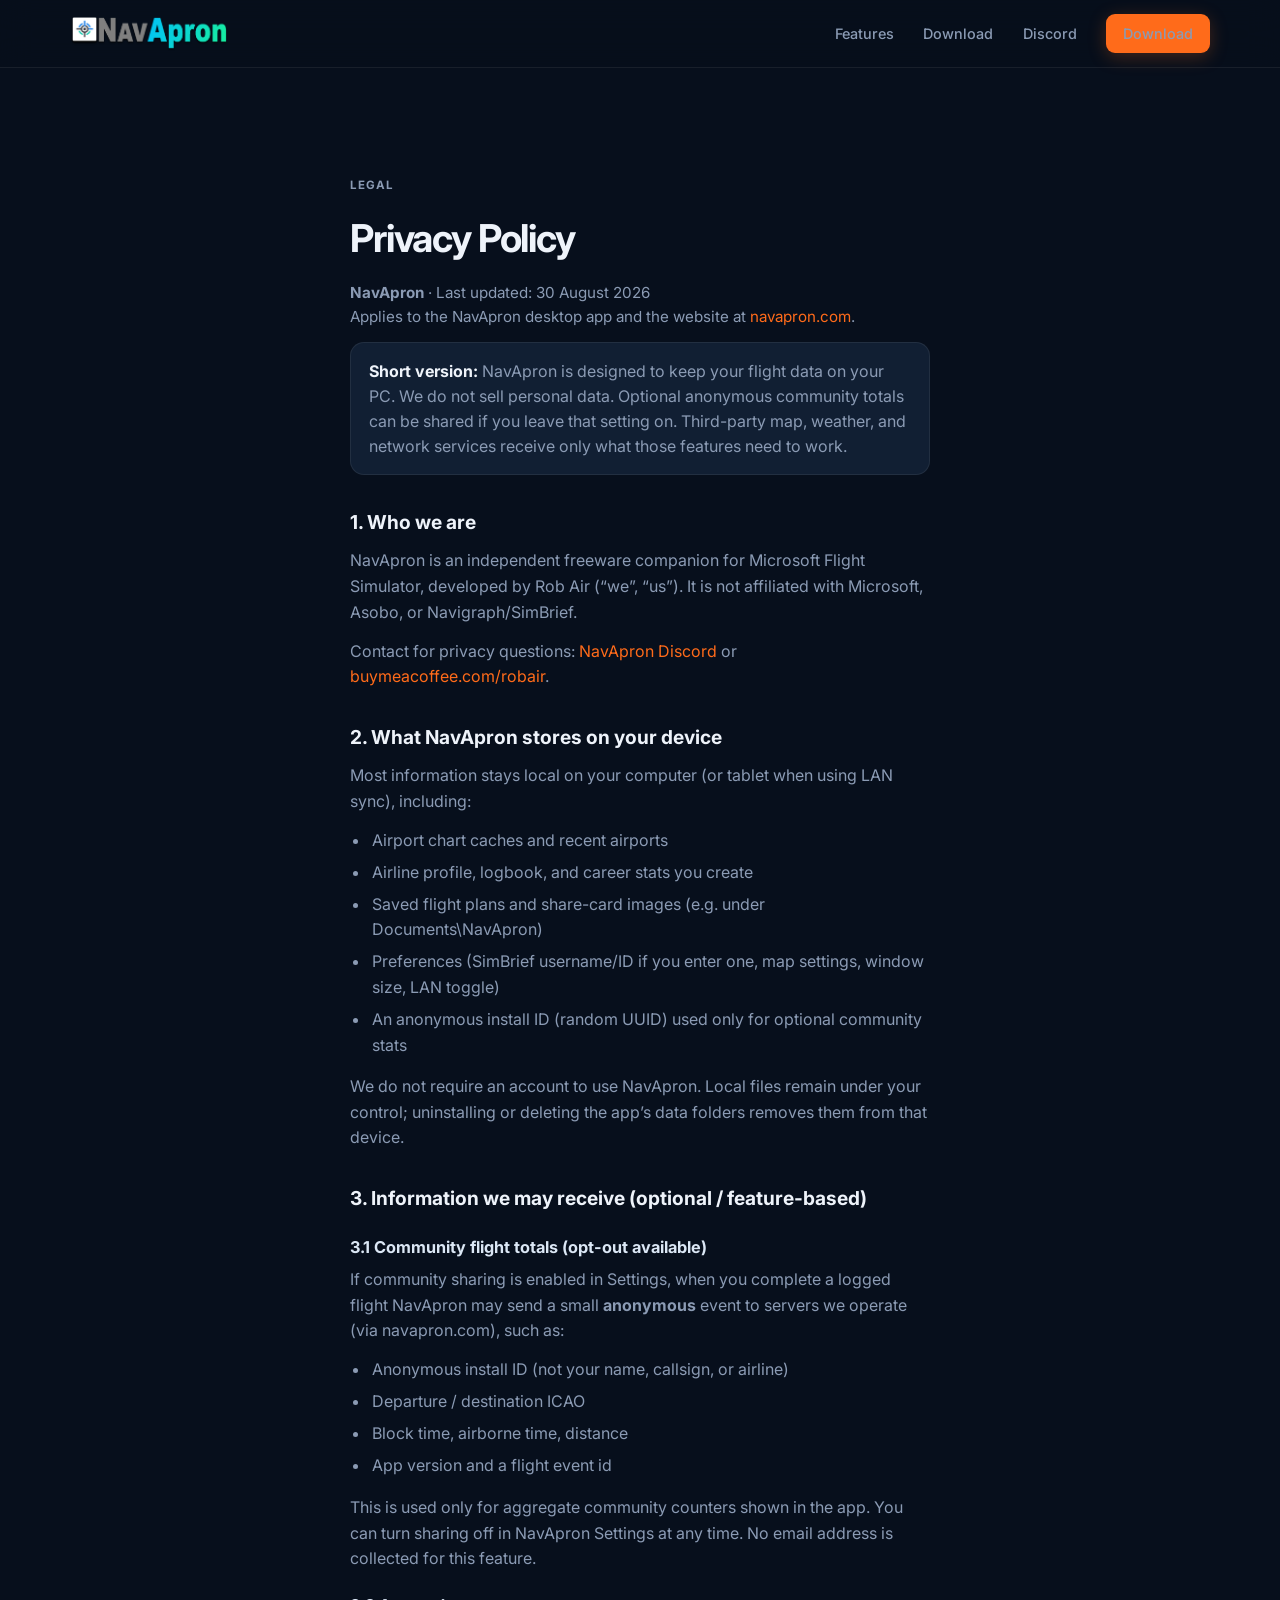
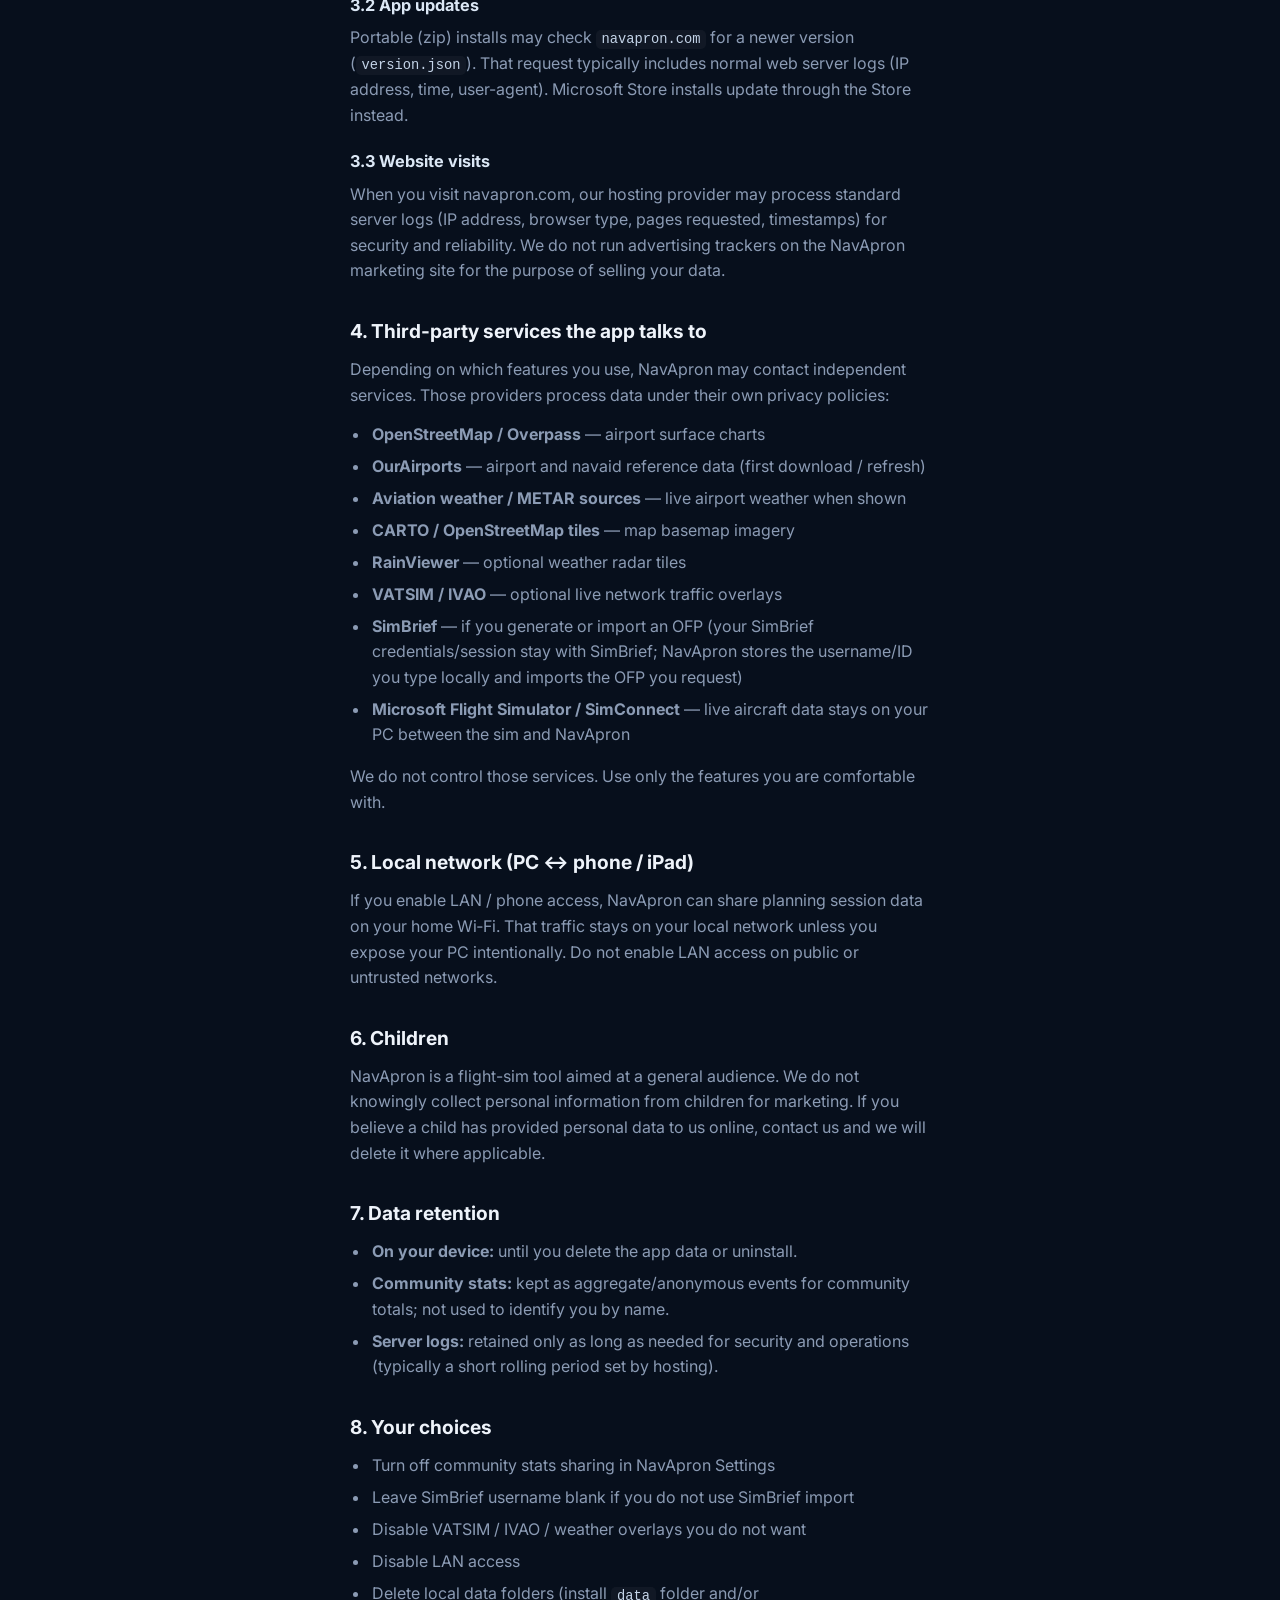
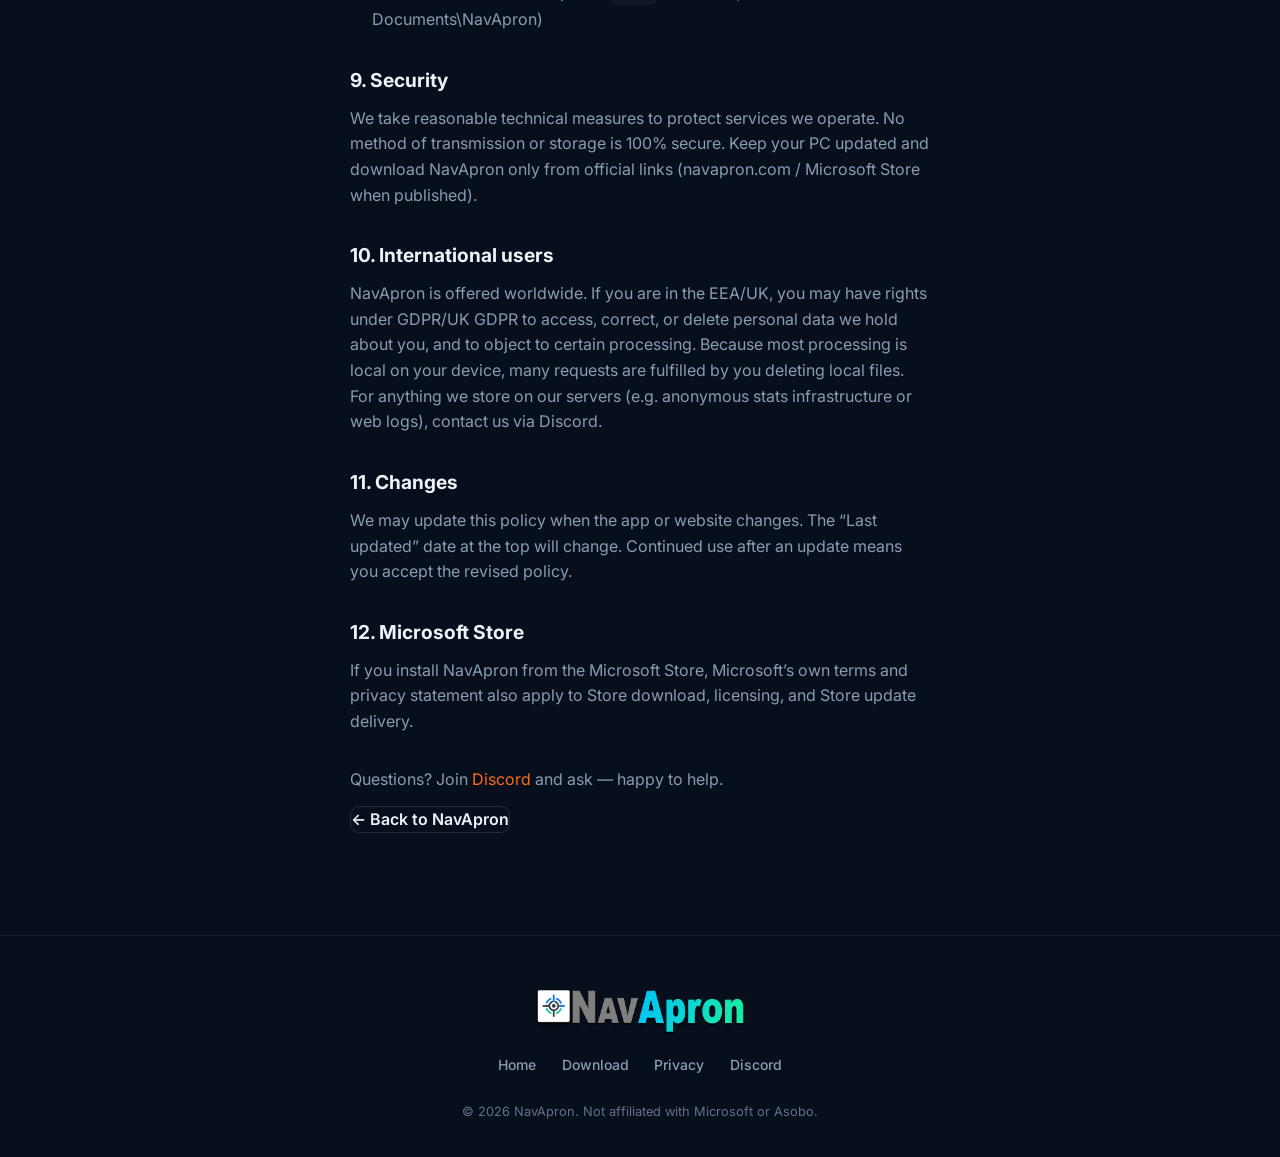
==== privacy.html @ 0ef1dcf7 "privacy" ====
<!DOCTYPE html>
<html lang="en">
<head>
  <meta charset="UTF-8">
  <meta name="viewport" content="width=device-width, initial-scale=1.0">
  <title>Privacy Policy — NavApron</title>
  <meta name="description" content="Privacy Policy for NavApron, the free Microsoft Flight Simulator companion app.">
  <meta name="theme-color" content="#0a1628">
  <link rel="icon" type="image/png" href="logo.png">
  <link rel="apple-touch-icon" href="logo.png">
  <link rel="preconnect" href="https://fonts.googleapis.com">
  <link rel="preconnect" href="https://fonts.gstatic.com" crossorigin>
  <link href="https://fonts.googleapis.com/css2?family=Inter:wght@400;500;600;700;800&display=swap" rel="stylesheet">
  <link rel="stylesheet" href="styles.css">
</head>
<body>
  <header class="site-header">
    <div class="container header-inner">
      <a href="index.html" class="logo">
        <img src="logo.png" alt="NavApron" class="logo-img">
      </a>
      <nav class="nav" id="mainNav">
        <a href="index.html#features">Features</a>
        <a href="index.html#download">Download</a>
        <a href="https://discord.gg/MFw9HaqpP" target="_blank" rel="noopener">Discord</a>
        <a href="index.html#download" class="btn btn-sm btn-primary">Download</a>
      </nav>
      <button class="menu-toggle" aria-label="Menu" id="menuToggle">
        <span></span><span></span><span></span>
      </button>
    </div>
  </header>

  <main>
    <section class="section legal-page">
      <div class="container narrow legal-wrap">
        <p class="legal-eyebrow">Legal</p>
        <h1>Privacy Policy</h1>
        <p class="legal-meta">
          <strong>NavApron</strong> · Last updated: 30 August 2026<br>
          Applies to the NavApron desktop app and the website at
          <a href="https://navapron.com">navapron.com</a>.
        </p>

        <div class="legal-callout">
          <strong>Short version:</strong> NavApron is designed to keep your flight data on your PC.
          We do not sell personal data. Optional anonymous community totals can be shared if you leave that setting on.
          Third-party map, weather, and network services receive only what those features need to work.
        </div>

        <h2>1. Who we are</h2>
        <p>
          NavApron is an independent freeware companion for Microsoft Flight Simulator,
          developed by Rob Air (“we”, “us”). It is not affiliated with Microsoft, Asobo,
          or Navigraph/SimBrief.
        </p>
        <p>
          Contact for privacy questions:
          <a href="https://discord.gg/MFw9HaqpP" target="_blank" rel="noopener">NavApron Discord</a>
          or
          <a href="https://buymeacoffee.com/robair" target="_blank" rel="noopener">buymeacoffee.com/robair</a>.
        </p>

        <h2>2. What NavApron stores on your device</h2>
        <p>Most information stays local on your computer (or tablet when using LAN sync), including:</p>
        <ul class="legal-list">
          <li>Airport chart caches and recent airports</li>
          <li>Airline profile, logbook, and career stats you create</li>
          <li>Saved flight plans and share-card images (e.g. under Documents\NavApron)</li>
          <li>Preferences (SimBrief username/ID if you enter one, map settings, window size, LAN toggle)</li>
          <li>An anonymous install ID (random UUID) used only for optional community stats</li>
        </ul>
        <p>
          We do not require an account to use NavApron. Local files remain under your control;
          uninstalling or deleting the app’s data folders removes them from that device.
        </p>

        <h2>3. Information we may receive (optional / feature-based)</h2>

        <h3>3.1 Community flight totals (opt-out available)</h3>
        <p>
          If community sharing is enabled in Settings, when you complete a logged flight NavApron may send
          a small <strong>anonymous</strong> event to servers we operate (via navapron.com), such as:
        </p>
        <ul class="legal-list">
          <li>Anonymous install ID (not your name, callsign, or airline)</li>
          <li>Departure / destination ICAO</li>
          <li>Block time, airborne time, distance</li>
          <li>App version and a flight event id</li>
        </ul>
        <p>
          This is used only for aggregate community counters shown in the app.
          You can turn sharing off in NavApron Settings at any time. No email address is collected for this feature.
        </p>

        <h3>3.2 App updates</h3>
        <p>
          Portable (zip) installs may check <code>navapron.com</code> for a newer version
          (<code>version.json</code>). That request typically includes normal web server logs
          (IP address, time, user-agent). Microsoft Store installs update through the Store instead.
        </p>

        <h3>3.3 Website visits</h3>
        <p>
          When you visit navapron.com, our hosting provider may process standard server logs
          (IP address, browser type, pages requested, timestamps) for security and reliability.
          We do not run advertising trackers on the NavApron marketing site for the purpose of selling your data.
        </p>

        <h2>4. Third-party services the app talks to</h2>
        <p>
          Depending on which features you use, NavApron may contact independent services.
          Those providers process data under their own privacy policies:
        </p>
        <ul class="legal-list">
          <li><strong>OpenStreetMap / Overpass</strong> — airport surface charts</li>
          <li><strong>OurAirports</strong> — airport and navaid reference data (first download / refresh)</li>
          <li><strong>Aviation weather / METAR sources</strong> — live airport weather when shown</li>
          <li><strong>CARTO / OpenStreetMap tiles</strong> — map basemap imagery</li>
          <li><strong>RainViewer</strong> — optional weather radar tiles</li>
          <li><strong>VATSIM / IVAO</strong> — optional live network traffic overlays</li>
          <li><strong>SimBrief</strong> — if you generate or import an OFP (your SimBrief credentials/session stay with SimBrief; NavApron stores the username/ID you type locally and imports the OFP you request)</li>
          <li><strong>Microsoft Flight Simulator / SimConnect</strong> — live aircraft data stays on your PC between the sim and NavApron</li>
        </ul>
        <p>
          We do not control those services. Use only the features you are comfortable with.
        </p>

        <h2>5. Local network (PC ↔ phone / iPad)</h2>
        <p>
          If you enable LAN / phone access, NavApron can share planning session data on your home Wi‑Fi.
          That traffic stays on your local network unless you expose your PC intentionally.
          Do not enable LAN access on public or untrusted networks.
        </p>

        <h2>6. Children</h2>
        <p>
          NavApron is a flight-sim tool aimed at a general audience. We do not knowingly collect
          personal information from children for marketing. If you believe a child has provided
          personal data to us online, contact us and we will delete it where applicable.
        </p>

        <h2>7. Data retention</h2>
        <ul class="legal-list">
          <li><strong>On your device:</strong> until you delete the app data or uninstall.</li>
          <li><strong>Community stats:</strong> kept as aggregate/anonymous events for community totals; not used to identify you by name.</li>
          <li><strong>Server logs:</strong> retained only as long as needed for security and operations (typically a short rolling period set by hosting).</li>
        </ul>

        <h2>8. Your choices</h2>
        <ul class="legal-list">
          <li>Turn off community stats sharing in NavApron Settings</li>
          <li>Leave SimBrief username blank if you do not use SimBrief import</li>
          <li>Disable VATSIM / IVAO / weather overlays you do not want</li>
          <li>Disable LAN access</li>
          <li>Delete local data folders (install <code>data</code> folder and/or Documents\NavApron)</li>
        </ul>

        <h2>9. Security</h2>
        <p>
          We take reasonable technical measures to protect services we operate.
          No method of transmission or storage is 100% secure. Keep your PC updated and
          download NavApron only from official links (navapron.com / Microsoft Store when published).
        </p>

        <h2>10. International users</h2>
        <p>
          NavApron is offered worldwide. If you are in the EEA/UK, you may have rights under GDPR/UK GDPR
          to access, correct, or delete personal data we hold about you, and to object to certain processing.
          Because most processing is local on your device, many requests are fulfilled by you deleting local files.
          For anything we store on our servers (e.g. anonymous stats infrastructure or web logs), contact us via Discord.
        </p>

        <h2>11. Changes</h2>
        <p>
          We may update this policy when the app or website changes. The “Last updated” date at the top will change.
          Continued use after an update means you accept the revised policy.
        </p>

        <h2>12. Microsoft Store</h2>
        <p>
          If you install NavApron from the Microsoft Store, Microsoft’s own terms and privacy statement also apply
          to Store download, licensing, and Store update delivery.
        </p>

        <p class="legal-end">
          Questions? Join
          <a href="https://discord.gg/MFw9HaqpP" target="_blank" rel="noopener">Discord</a>
          and ask — happy to help.
        </p>

        <p><a href="index.html" class="btn btn-ghost">← Back to NavApron</a></p>
      </div>
    </section>
  </main>

  <footer class="site-footer">
    <div class="container footer-inner">
      <div class="footer-brand">
        <img src="logo.png" alt="NavApron" class="footer-logo-img">
      </div>
      <div class="footer-links">
        <a href="index.html">Home</a>
        <a href="index.html#download">Download</a>
        <a href="privacy.html">Privacy</a>
        <a href="https://discord.gg/MFw9HaqpP" target="_blank" rel="noopener">Discord</a>
      </div>
      <p class="footer-copy">© 2026 NavApron. Not affiliated with Microsoft or Asobo.</p>
    </div>
  </footer>

  <script src="script.js"></script>
</body>
</html>
---- styles.css ----
/* ===== Base & Variables ===== */
:root {
  --bg: #070f1c;
  --bg-alt: #0c1829;
  --bg-card: #111f33;
  --bg-card-hover: #15263d;
  --border: rgba(255, 255, 255, 0.07);
  --border-hover: rgba(255, 107, 26, 0.4);
  --text: #eef3fa;
  --text-muted: #8b9bb4;
  --accent: #ff6b1a;
  --accent-hover: #ff8533;
  --accent-soft: rgba(255, 107, 26, 0.14);
  --cyan: #3dd6c3;
  --cyan-soft: rgba(61, 214, 195, 0.12);
  --radius: 14px;
  --radius-sm: 9px;
  --shadow: 0 12px 40px rgba(0, 0, 0, 0.4);
  --font: "Inter", system-ui, -apple-system, sans-serif;
  --mono: "JetBrains Mono", ui-monospace, monospace;
  --max: 1140px;
  --header-h: 68px;
}

*,
*::before,
*::after {
  box-sizing: border-box;
  margin: 0;
  padding: 0;
}

html {
  scroll-behavior: smooth;
  scroll-padding-top: var(--header-h);
}

body {
  font-family: var(--font);
  background: var(--bg);
  color: var(--text);
  line-height: 1.6;
  -webkit-font-smoothing: antialiased;
}

img {
  max-width: 100%;
  display: block;
}

a {
  color: var(--accent);
  text-decoration: none;
  transition: color 0.15s ease;
}

a:hover {
  color: var(--accent-hover);
}

ul {
  list-style: none;
}

.container {
  width: min(100% - 2rem, var(--max));
  margin-inline: auto;
}

.container.narrow {
  width: min(100% - 2rem, 580px);
}

/* ===== Header ===== */
.site-header {
  position: sticky;
  top: 0;
  z-index: 100;
  height: var(--header-h);
  background: rgba(7, 15, 28, 0.82);
  backdrop-filter: blur(16px);
  -webkit-backdrop-filter: blur(16px);
  border-bottom: 1px solid var(--border);
}

.header-inner {
  display: flex;
  align-items: center;
  justify-content: space-between;
  height: 100%;
}

.logo {
  display: flex;
  align-items: center;
  text-decoration: none;
}

.logo:hover {
  opacity: 0.9;
}

.logo-img {
  height: 36px;
  width: auto;
  display: block;
  max-width: 200px;
  object-fit: contain;
}

.nav {
  display: flex;
  align-items: center;
  gap: 1.85rem;
}

.nav a {
  color: var(--text-muted);
  font-size: 0.9rem;
  font-weight: 500;
  transition: color 0.15s ease;
}

.nav a:hover {
  color: var(--text);
}

.menu-toggle {
  display: none;
  flex-direction: column;
  gap: 5px;
  background: none;
  border: none;
  cursor: pointer;
  padding: 4px;
}

.menu-toggle span {
  display: block;
  width: 22px;
  height: 2px;
  background: var(--text);
  border-radius: 1px;
  transition: transform 0.2s ease, opacity 0.2s ease;
}

/* ===== Buttons ===== */
.btn {
  display: inline-flex;
  align-items: center;
  justify-content: center;
  gap: 0.5rem;
  font-family: inherit;
  font-weight: 600;
  border-radius: var(--radius-sm);
  border: none;
  cursor: pointer;
  transition: background 0.15s ease, transform 0.1s ease, box-shadow 0.2s ease;
  text-decoration: none;
}

.btn:active {
  transform: scale(0.98);
}

.btn-sm {
  padding: 0.48rem 1.05rem;
  font-size: 0.85rem;
}

.btn-lg {
  padding: 0.9rem 1.6rem;
  font-size: 1rem;
}

.btn-xl {
  padding: 1.05rem 2.1rem;
  font-size: 1.1rem;
}

.btn-primary {
  background: var(--accent);
  color: #fff;
  box-shadow: 0 4px 18px rgba(255, 107, 26, 0.25);
}

.btn-primary:hover {
  background: var(--accent-hover);
  color: #fff;
  box-shadow: 0 6px 28px rgba(255, 107, 26, 0.4);
}

.btn-ghost {
  background: transparent;
  color: var(--text);
  border: 1px solid rgba(255, 255, 255, 0.12);
}

.btn-ghost:hover {
  background: rgba(255, 255, 255, 0.05);
  color: var(--text);
  border-color: rgba(255, 255, 255, 0.2);
}

/* ===== Hero ===== */
.hero {
  position: relative;
  padding: 6.5rem 0 7rem;
  overflow: hidden;
}

.hero-bg {
  position: absolute;
  inset: 0;
  background:
    radial-gradient(ellipse 90% 55% at 50% -15%, rgba(255, 107, 26, 0.16), transparent 60%),
    radial-gradient(ellipse 50% 40% at 85% 70%, rgba(61, 214, 195, 0.07), transparent),
    radial-gradient(ellipse 40% 30% at 10% 80%, rgba(255, 107, 26, 0.05), transparent),
    linear-gradient(180deg, var(--bg) 0%, var(--bg-alt) 100%);
  pointer-events: none;
}

.hero-bg::after {
  content: "";
  position: absolute;
  inset: 0;
  background-image:
    linear-gradient(rgba(255, 255, 255, 0.025) 1px, transparent 1px),
    linear-gradient(90deg, rgba(255, 255, 255, 0.025) 1px, transparent 1px);
  background-size: 56px 56px;
  mask-image: radial-gradient(ellipse 75% 65% at 50% 35%, black, transparent);
  opacity: 0.7;
}

.hero-content {
  position: relative;
  text-align: center;
  max-width: 780px;
  margin-inline: auto;
}

.hero-badge {
  display: inline-block;
  padding: 0.4rem 1rem;
  background: var(--accent-soft);
  color: var(--accent);
  font-size: 0.8rem;
  font-weight: 600;
  border-radius: 999px;
  margin-bottom: 1.6rem;
  letter-spacing: 0.03em;
  border: 1px solid rgba(255, 107, 26, 0.2);
}

.hero h1 {
  font-size: clamp(2.4rem, 5.5vw, 3.6rem);
  font-weight: 800;
  line-height: 1.12;
  letter-spacing: -0.035em;
  margin-bottom: 1.35rem;
}

.hero-accent {
  background: linear-gradient(135deg, var(--accent) 0%, #ff9a4d 50%, var(--cyan) 100%);
  -webkit-background-clip: text;
  background-clip: text;
  -webkit-text-fill-color: transparent;
}

.hero-lead {
  font-size: 1.2rem;
  color: var(--text-muted);
  max-width: 560px;
  margin-inline: auto;
  margin-bottom: 2.25rem;
  line-height: 1.65;
}

.hero-actions {
  display: flex;
  flex-wrap: wrap;
  gap: 0.85rem;
  justify-content: center;
  margin-bottom: 1.75rem;
}

.hero-stats {
  display: flex;
  flex-wrap: wrap;
  justify-content: center;
  gap: 0.5rem 0.85rem;
  font-size: 0.875rem;
  color: var(--text-muted);
  font-weight: 500;
}

.hero-stats .dot {
  opacity: 0.4;
}

/* ===== Community stats — boarding pass ===== */
.community-stats {
  padding: 2.5rem 0 2.75rem;
  background: var(--bg-alt);
  border-top: 1px solid var(--border);
  border-bottom: 1px solid var(--border);
}

.boarding-pass {
  display: flex;
  max-width: 640px;
  margin-inline: auto;
  background: linear-gradient(145deg, #15263d 0%, #0f1c30 100%);
  border: 1px solid rgba(61, 214, 195, 0.25);
  border-radius: 14px;
  overflow: hidden;
  box-shadow:
    0 12px 40px rgba(0, 0, 0, 0.35),
    0 0 0 1px rgba(255, 255, 255, 0.03) inset;
  opacity: 0.85;
  transition: opacity 0.4s ease;
}

.boarding-pass.bp-loaded {
  opacity: 1;
}

.bp-stub {
  width: 108px;
  flex-shrink: 0;
  background: linear-gradient(180deg, rgba(61, 214, 195, 0.18), rgba(255, 107, 26, 0.12));
  border-right: 1px dashed rgba(255, 255, 255, 0.15);
  display: flex;
  flex-direction: column;
  align-items: center;
  justify-content: space-between;
  padding: 1.1rem 0.65rem;
  text-align: center;
}

.bp-stub-airline {
  font-family: var(--mono);
  font-size: 0.65rem;
  font-weight: 600;
  letter-spacing: 0.12em;
  color: var(--cyan);
}

.bp-stub-label {
  writing-mode: vertical-rl;
  transform: rotate(180deg);
  font-size: 0.7rem;
  font-weight: 600;
  letter-spacing: 0.2em;
  color: var(--text-muted);
  text-transform: uppercase;
}

.bp-stub-barcode {
  width: 48px;
  height: 36px;
  background:
    repeating-linear-gradient(
      90deg,
      var(--text) 0 2px,
      transparent 2px 4px,
      var(--text) 4px 5px,
      transparent 5px 8px,
      var(--text) 8px 11px,
      transparent 11px 13px
    );
  opacity: 0.35;
  border-radius: 2px;
}

.bp-stub-seat {
  font-size: 0.6rem;
  color: var(--text-muted);
  line-height: 1.3;
  letter-spacing: 0.06em;
}

.bp-stub-seat span {
  display: block;
  font-family: var(--mono);
  font-size: 0.95rem;
  font-weight: 600;
  color: var(--accent);
  letter-spacing: 0.08em;
  margin-top: 0.15rem;
}

.bp-perforation {
  width: 0;
  position: relative;
  flex-shrink: 0;
}

.bp-perforation::before,
.bp-perforation::after {
  content: "";
  position: absolute;
  left: -7px;
  width: 14px;
  height: 14px;
  background: var(--bg-alt);
  border-radius: 50%;
}

.bp-perforation::before {
  top: -7px;
}

.bp-perforation::after {
  bottom: -7px;
}

.bp-main {
  flex: 1;
  padding: 1.15rem 1.35rem 1rem;
  min-width: 0;
}

.bp-header {
  display: flex;
  justify-content: space-between;
  align-items: center;
  margin-bottom: 0.9rem;
}

.bp-boarding {
  font-size: 0.65rem;
  font-weight: 700;
  letter-spacing: 0.16em;
  color: var(--accent);
  text-transform: uppercase;
}

.bp-flight-no {
  font-family: var(--mono);
  font-size: 0.7rem;
  color: var(--text-muted);
  letter-spacing: 0.04em;
}

.bp-route {
  display: flex;
  align-items: center;
  justify-content: space-between;
  gap: 0.75rem;
  margin-bottom: 1.1rem;
  padding-bottom: 0.9rem;
  border-bottom: 1px solid var(--border);
}

.bp-city {
  display: flex;
  flex-direction: column;
}

.bp-city-right {
  text-align: right;
}

.bp-code {
  font-family: var(--mono);
  font-size: 1.55rem;
  font-weight: 600;
  letter-spacing: 0.04em;
  color: var(--text);
  line-height: 1.1;
}

.bp-name {
  font-size: 0.7rem;
  color: var(--text-muted);
  text-transform: uppercase;
  letter-spacing: 0.08em;
  margin-top: 0.15rem;
}

.bp-plane {
  color: var(--cyan);
  font-size: 1.1rem;
  opacity: 0.85;
}

.bp-fields {
  display: grid;
  grid-template-columns: repeat(5, minmax(0, 1fr));
  gap: 0.55rem;
  margin-bottom: 0.85rem;
}

@media (max-width: 640px) {
  .bp-fields {
    grid-template-columns: repeat(3, minmax(0, 1fr));
  }
}

.bp-field {
  display: flex;
  flex-direction: column;
  gap: 0.2rem;
}

.bp-field-label {
  font-size: 0.6rem;
  font-weight: 600;
  letter-spacing: 0.1em;
  text-transform: uppercase;
  color: var(--text-muted);
}

.bp-field-value {
  font-family: var(--mono);
  font-size: 1.1rem;
  font-weight: 600;
  color: var(--cyan);
  letter-spacing: -0.01em;
}

.bp-footer {
  display: flex;
  justify-content: space-between;
  align-items: center;
  font-size: 0.7rem;
  color: var(--text-muted);
  opacity: 0.85;
}

.bp-status {
  font-family: var(--mono);
  font-size: 0.65rem;
  font-weight: 600;
  letter-spacing: 0.1em;
  color: var(--accent);
}

.bp-status:empty {
  display: none;
}

@media (max-width: 560px) {
  .boarding-pass {
    flex-direction: column;
  }

  .bp-stub {
    width: 100%;
    flex-direction: row;
    padding: 0.75rem 1rem;
    border-right: none;
    border-bottom: 1px dashed rgba(255, 255, 255, 0.15);
  }

  .bp-stub-label {
    writing-mode: horizontal-tb;
    transform: none;
  }

  .bp-stub-barcode {
    display: none;
  }

  .bp-perforation {
    display: none;
  }

  .bp-code {
    font-size: 1.3rem;
  }

  .bp-fields {
    grid-template-columns: repeat(2, 1fr);
  }

  .bp-field-value {
    font-size: 1.05rem;
  }
}

/* ===== Sections ===== */
.section {
  padding: 5.5rem 0;
}

.section-alt {
  background: var(--bg-alt);
}

.section-header {
  text-align: center;
  max-width: 580px;
  margin-inline: auto;
  margin-bottom: 3.25rem;
}

.section-header h2 {
  font-size: clamp(1.85rem, 3.2vw, 2.4rem);
  font-weight: 750;
  letter-spacing: -0.025em;
  margin-bottom: 0.8rem;
}

.section-header p {
  color: var(--text-muted);
  font-size: 1.08rem;
}

/* ===== Feature groups ===== */
.feature-group {
  margin-bottom: 3.25rem;
}

.feature-group:last-child {
  margin-bottom: 0;
}

.feature-group-header {
  display: flex;
  align-items: center;
  gap: 0.75rem;
  margin-bottom: 1.25rem;
  padding-bottom: 0.75rem;
  border-bottom: 1px solid var(--border);
}

.feature-group-icon {
  font-size: 1.4rem;
  line-height: 1;
}

.feature-group-header h3 {
  font-size: 1.2rem;
  font-weight: 650;
  letter-spacing: -0.01em;
}

.features-grid {
  display: grid;
  grid-template-columns: repeat(auto-fit, minmax(250px, 1fr));
  gap: 1rem;
}

.feature-card {
  background: var(--bg-card);
  border: 1px solid var(--border);
  border-radius: var(--radius);
  padding: 1.35rem 1.4rem;
  transition: border-color 0.2s ease, transform 0.2s ease, background 0.2s ease, box-shadow 0.2s ease;
}

.feature-card:hover {
  border-color: var(--border-hover);
  background: var(--bg-card-hover);
  transform: translateY(-3px);
  box-shadow: 0 10px 28px rgba(0, 0, 0, 0.25);
}

.feature-card h4 {
  font-size: 1.02rem;
  font-weight: 600;
  margin-bottom: 0.4rem;
  color: var(--text);
}

.feature-card p {
  font-size: 0.9rem;
  color: var(--text-muted);
  line-height: 1.55;
}

/* ===== Steps ===== */
.steps {
  display: grid;
  grid-template-columns: repeat(3, 1fr);
  gap: 2rem;
}

.step {
  position: relative;
  padding: 1.5rem;
  background: var(--bg-card);
  border: 1px solid var(--border);
  border-radius: var(--radius);
  transition: border-color 0.2s ease;
}

.step:hover {
  border-color: rgba(255, 107, 26, 0.3);
}

.step-number {
  font-family: var(--mono);
  font-size: 0.95rem;
  font-weight: 500;
  color: var(--accent);
  margin-bottom: 0.85rem;
  letter-spacing: 0.02em;
}

.step h3 {
  font-size: 1.15rem;
  margin-bottom: 0.5rem;
}

.step p {
  color: var(--text-muted);
  font-size: 0.95rem;
  line-height: 1.55;
}

/* ===== Screenshots ===== */
.screenshots-grid {
  display: grid;
  grid-template-columns: repeat(2, 1fr);
  gap: 1.5rem;
}

.screenshot-card {
  background: var(--bg-card);
  border: 1px solid var(--border);
  border-radius: var(--radius);
  overflow: hidden;
  margin: 0;
  transition: border-color 0.2s ease, transform 0.25s ease, box-shadow 0.25s ease;
}

.screenshot-card:hover {
  border-color: var(--border-hover);
  transform: translateY(-4px);
  box-shadow: 0 16px 40px rgba(0, 0, 0, 0.35);
}

.screenshot-card img {
  width: 100%;
  height: auto;
  display: block;
  aspect-ratio: 16 / 10;
  object-fit: cover;
  object-position: top left;
  background: #0a0f1a;
}

.screenshot-card figcaption {
  padding: 0.9rem 1.1rem;
  font-size: 0.875rem;
  color: var(--text-muted);
  border-top: 1px solid var(--border);
}

@media (max-width: 700px) {
  .screenshots-grid {
    grid-template-columns: 1fr;
  }
}

/* ===== Streamer / share showcase ===== */
.streamer-showcase {
  margin-top: 3.5rem;
  padding-top: 2.5rem;
  border-top: 1px solid var(--border);
}

.section-header-left {
  text-align: left;
  margin-bottom: 1.75rem;
}

.section-header-left h3 {
  font-size: 1.45rem;
  margin-bottom: 0.4rem;
}

.section-header-left p {
  color: var(--text-muted);
  max-width: 36rem;
}

.streamer-showcase-grid {
  display: grid;
  grid-template-columns: 1.2fr 0.8fr;
  gap: 1.5rem;
  align-items: start;
}

.streamer-panel {
  background: var(--bg-card);
  border: 1px solid var(--border);
  border-radius: var(--radius);
  padding: 1.15rem 1.2rem 1.25rem;
}

.streamer-panel-label {
  font-size: 0.72rem;
  font-weight: 700;
  letter-spacing: 0.08em;
  text-transform: uppercase;
  color: var(--cyan);
  margin-bottom: 0.85rem;
}

.streamer-panel-cap {
  margin-top: 0.95rem;
  font-size: 0.9rem;
  color: var(--text-muted);
  line-height: 1.55;
}

.obs-mock {
  background: linear-gradient(180deg, #1a2740 0%, #0b1220 100%);
  border-radius: 12px;
  padding: 2.2rem 0.75rem 0.85rem;
  border: 1px solid rgba(255, 255, 255, 0.06);
  min-height: 140px;
  display: flex;
  align-items: flex-end;
}

.obs-mock-bar {
  width: 100%;
  display: flex;
  flex-wrap: wrap;
  align-items: center;
  gap: 0.55rem 0.85rem;
  padding: 0.7rem 0.9rem;
  border-radius: 10px;
  background: rgba(8, 12, 22, 0.88);
  border: 1px solid rgba(148, 163, 184, 0.28);
  box-shadow: 0 8px 24px rgba(0, 0, 0, 0.35);
}

.obs-mock-brand {
  font-size: 0.68rem;
  font-weight: 800;
  letter-spacing: 0.06em;
  text-transform: uppercase;
  color: #7dd3fc;
}

.obs-mock-route {
  font-size: 0.95rem;
  font-weight: 800;
  color: #f8fafc;
  white-space: nowrap;
}

.obs-mock-cell {
  display: flex;
  flex-direction: column;
  gap: 0.05rem;
  font-size: 0.82rem;
  font-weight: 700;
  font-variant-numeric: tabular-nums;
  color: #e2e8f0;
}

.obs-mock-cell em {
  font-style: normal;
  font-size: 0.58rem;
  font-weight: 700;
  letter-spacing: 0.06em;
  color: #94a3b8;
}

.share-mock {
  display: flex;
  justify-content: center;
}

.share-mock-card {
  width: min(100%, 280px);
  background: linear-gradient(160deg, #0b1220 0%, #111c33 45%, #0a1628 100%);
  border: 1px solid rgba(148, 163, 184, 0.28);
  border-radius: 16px;
  padding: 1.1rem 1.15rem 1rem;
  box-shadow: 0 12px 32px rgba(0, 0, 0, 0.4);
}

.share-mock-top {
  display: flex;
  align-items: center;
  gap: 0.65rem;
  margin-bottom: 0.85rem;
}

.share-mock-logo {
  width: 40px;
  height: 40px;
  border-radius: 10px;
  object-fit: contain;
  background: #fff;
  padding: 3px;
}

.share-mock-brand {
  font-size: 0.72rem;
  font-weight: 800;
  letter-spacing: 0.06em;
  color: #7dd3fc;
}

.share-mock-airline {
  font-size: 0.72rem;
  color: #94a3b8;
  font-weight: 600;
}

.share-mock-fn {
  display: inline-block;
  padding: 0.25rem 0.65rem;
  border-radius: 8px;
  background: linear-gradient(90deg, #2563eb, #0d9488);
  font-size: 0.75rem;
  font-weight: 800;
  margin-bottom: 0.55rem;
}

.share-mock-route {
  font-size: 1.55rem;
  font-weight: 800;
  letter-spacing: -0.02em;
  margin-bottom: 0.2rem;
}

.share-mock-route span {
  color: #38bdf8;
  margin: 0 0.2rem;
}

.share-mock-date {
  font-size: 0.75rem;
  color: #94a3b8;
  margin-bottom: 0.85rem;
}

.share-mock-stats {
  display: grid;
  grid-template-columns: 1fr 1fr;
  gap: 0.4rem;
  margin-bottom: 0.85rem;
}

.share-mock-stats div {
  background: rgba(15, 23, 42, 0.72);
  border: 1px solid rgba(148, 163, 184, 0.18);
  border-radius: 9px;
  padding: 0.45rem 0.5rem;
}

.share-mock-stats em {
  display: block;
  font-style: normal;
  font-size: 0.55rem;
  font-weight: 700;
  letter-spacing: 0.05em;
  text-transform: uppercase;
  color: #64748b;
  margin-bottom: 0.15rem;
}

.share-mock-stats strong {
  font-size: 0.82rem;
  font-weight: 800;
  color: #f1f5f9;
}

.share-mock-foot {
  font-size: 0.68rem;
  color: #64748b;
  font-weight: 600;
}

@media (max-width: 900px) {
  .streamer-showcase-grid {
    grid-template-columns: 1fr;
  }
}

/* ===== Privacy / legal pages ===== */
.legal-page {
  padding-top: calc(var(--header-h) + 2.5rem);
}

.legal-wrap h1 {
  font-size: clamp(1.8rem, 4vw, 2.4rem);
  letter-spacing: -0.03em;
  margin-bottom: 0.75rem;
}

.legal-eyebrow {
  font-size: 0.72rem;
  font-weight: 700;
  letter-spacing: 0.08em;
  text-transform: uppercase;
  color: var(--cyan);
  margin-bottom: 0.5rem;
}

.legal-meta {
  color: var(--text-muted);
  font-size: 0.95rem;
  margin-bottom: 1.75rem;
  line-height: 1.55;
}

.legal-callout {
  background: var(--bg-card);
  border: 1px solid var(--border);
  border-radius: var(--radius);
  padding: 1rem 1.15rem;
  margin-bottom: 2rem;
  color: var(--text-muted);
  line-height: 1.55;
}

.legal-callout strong {
  color: var(--text);
}

.legal-wrap h2 {
  font-size: 1.2rem;
  margin: 2rem 0 0.65rem;
}

.legal-wrap h3 {
  font-size: 1.02rem;
  margin: 1.25rem 0 0.45rem;
  color: #dbe7f5;
}

.legal-wrap p {
  color: var(--text-muted);
  margin-bottom: 0.85rem;
}

.legal-list {
  list-style: disc;
  padding-left: 1.25rem;
  margin: 0 0 1rem;
  color: var(--text-muted);
}

.legal-list li {
  margin-bottom: 0.4rem;
  padding-left: 0.15rem;
}

.legal-wrap code {
  font-family: var(--mono);
  font-size: 0.86em;
  color: #c4d4e8;
  background: rgba(255, 255, 255, 0.04);
  padding: 0.1rem 0.35rem;
  border-radius: 5px;
}

.legal-end {
  margin-top: 2rem;
  margin-bottom: 1.5rem;
}

/* ===== Testimonials ===== */
.testimonials-grid {
  display: grid;
  grid-template-columns: repeat(auto-fit, minmax(280px, 1fr));
  gap: 1.25rem;
}

.testimonial {
  background: var(--bg-card);
  border: 1px solid var(--border);
  border-radius: var(--radius);
  padding: 1.6rem;
  transition: border-color 0.2s ease;
}

.testimonial:hover {
  border-color: rgba(255, 107, 26, 0.25);
}

.testimonial p {
  font-size: 1rem;
  line-height: 1.65;
  margin-bottom: 1.1rem;
  color: var(--text);
}

.testimonial cite {
  font-style: normal;
  font-size: 0.85rem;
  color: var(--text-muted);
}

.testimonial-note {
  text-align: center;
  margin-top: 2.25rem;
  font-size: 0.9rem;
  color: var(--text-muted);
}

/* ===== Changelog ===== */
.changelog {
  max-width: 660px;
  margin-inline: auto;
  display: flex;
  flex-direction: column;
  gap: 1.5rem;
}

.changelog-entry {
  background: var(--bg-card);
  border: 1px solid var(--border);
  border-radius: var(--radius);
  padding: 1.5rem 1.75rem;
  transition: border-color 0.2s ease;
}

.changelog-entry:hover {
  border-color: rgba(255, 107, 26, 0.25);
}

.changelog-meta {
  display: flex;
  align-items: center;
  gap: 1rem;
  margin-bottom: 0.75rem;
}

.version {
  font-family: var(--mono);
  font-size: 0.85rem;
  font-weight: 500;
  color: var(--accent);
  background: var(--accent-soft);
  padding: 0.22rem 0.65rem;
  border-radius: 5px;
}

.changelog-meta time {
  font-size: 0.85rem;
  color: var(--text-muted);
}

.changelog-entry h3 {
  font-size: 1.1rem;
  margin-bottom: 0.75rem;
}

.changelog-entry ul {
  display: flex;
  flex-direction: column;
  gap: 0.4rem;
}

.changelog-entry li {
  position: relative;
  padding-left: 1.15rem;
  font-size: 0.925rem;
  color: var(--text-muted);
}

.changelog-entry li::before {
  content: "•";
  position: absolute;
  left: 0;
  color: var(--accent);
}

/* ===== Feedback form ===== */
.feedback-form {
  display: flex;
  flex-direction: column;
  gap: 1.25rem;
}

.form-row {
  display: flex;
  flex-direction: column;
  gap: 0.4rem;
}

.form-row label {
  font-size: 0.875rem;
  font-weight: 500;
  color: var(--text-muted);
}

.form-row input,
.form-row select,
.form-row textarea {
  font-family: inherit;
  font-size: 1rem;
  padding: 0.8rem 1.05rem;
  background: var(--bg-card);
  border: 1px solid var(--border);
  border-radius: var(--radius-sm);
  color: var(--text);
  transition: border-color 0.15s ease, box-shadow 0.15s ease;
}

.form-row input:focus,
.form-row select:focus,
.form-row textarea:focus {
  outline: none;
  border-color: var(--accent);
  box-shadow: 0 0 0 3px var(--accent-soft);
}

.form-row textarea {
  resize: vertical;
  min-height: 130px;
}

.form-note {
  font-size: 0.8rem;
  color: var(--text-muted);
  margin-top: 0.5rem;
}

.form-note code {
  font-family: var(--mono);
  font-size: 0.75rem;
  background: var(--bg-card);
  padding: 0.12rem 0.4rem;
  border-radius: 4px;
}

/* ===== Download ===== */
.download-section {
  padding-bottom: 6.5rem;
}

.download-card {
  position: relative;
  text-align: center;
  background: linear-gradient(160deg, #132338 0%, #1a2d48 50%, #0f2035 100%);
  border: 1px solid rgba(255, 107, 26, 0.2);
  border-radius: 20px;
  padding: 3.5rem 2rem;
  box-shadow: var(--shadow);
  overflow: hidden;
}

.download-glow {
  position: absolute;
  top: -40%;
  left: 50%;
  transform: translateX(-50%);
  width: 60%;
  height: 80%;
  background: radial-gradient(ellipse, rgba(255, 107, 26, 0.12), transparent 70%);
  pointer-events: none;
}

.download-card h2 {
  position: relative;
  font-size: 1.9rem;
  font-weight: 750;
  margin-bottom: 0.8rem;
}

.download-card > p {
  position: relative;
  color: var(--text-muted);
  margin-bottom: 1.9rem;
  font-size: 1.05rem;
}

.download-card .btn {
  position: relative;
}

.download-meta {
  position: relative;
  margin-top: 1.4rem;
  font-size: 0.875rem;
  color: var(--text-muted);
}

/* ===== Safety & Notes ===== */
.notes-block {
  background: var(--bg-card);
  border: 1px solid var(--border);
  border-radius: var(--radius);
  padding: 1.6rem 1.8rem;
  margin-bottom: 1.25rem;
  transition: border-color 0.2s ease;
}

.notes-block:hover {
  border-color: rgba(255, 107, 26, 0.2);
}

.notes-block h3 {
  font-size: 1.08rem;
  margin-bottom: 0.65rem;
}

.notes-block p {
  font-size: 0.925rem;
  color: var(--text-muted);
  margin-bottom: 0.65rem;
  line-height: 1.6;
}

.notes-block p:last-child {
  margin-bottom: 0;
}

.notes-block ul {
  display: flex;
  flex-direction: column;
  gap: 0.45rem;
}

.notes-block li {
  position: relative;
  padding-left: 1.15rem;
  font-size: 0.925rem;
  color: var(--text-muted);
  line-height: 1.55;
}

.notes-block li::before {
  content: "•";
  position: absolute;
  left: 0;
  color: var(--accent);
}

.support-block {
  text-align: center;
}

.support-block .btn {
  margin-top: 0.85rem;
}

/* ===== Footer ===== */
.site-footer {
  border-top: 1px solid var(--border);
  padding: 3.25rem 0 2.25rem;
  background: var(--bg);
}

.footer-inner {
  text-align: center;
}

.footer-brand {
  display: inline-flex;
  align-items: center;
  justify-content: center;
  margin-bottom: 1.1rem;
}

.footer-logo-img {
  height: 48px;
  width: auto;
  display: block;
  max-width: 260px;
  object-fit: contain;
}

.footer-text {
  font-size: 0.9rem;
  color: var(--text-muted);
  max-width: 440px;
  margin-inline: auto;
  margin-bottom: 1.6rem;
  line-height: 1.55;
}

.footer-links {
  display: flex;
  flex-wrap: wrap;
  justify-content: center;
  gap: 1.6rem;
  margin-bottom: 1.6rem;
}

.footer-links a {
  color: var(--text-muted);
  font-size: 0.875rem;
  font-weight: 500;
}

.footer-links a:hover {
  color: var(--text);
}

.footer-copy {
  font-size: 0.8rem;
  color: var(--text-muted);
  opacity: 0.7;
}

/* ===== Responsive ===== */
@media (max-width: 800px) {
  .nav {
    display: none;
    position: absolute;
    top: var(--header-h);
    left: 0;
    right: 0;
    flex-direction: column;
    background: rgba(12, 24, 41, 0.98);
    backdrop-filter: blur(12px);
    border-bottom: 1px solid var(--border);
    padding: 1.35rem;
    gap: 1rem;
  }

  .nav.open {
    display: flex;
  }

  .menu-toggle {
    display: flex;
  }

  .steps {
    grid-template-columns: 1fr;
    gap: 1.25rem;
  }

  .hero {
    padding: 4rem 0 5rem;
  }

  .section {
    padding: 4rem 0;
  }
}

@media (max-width: 480px) {
  .hero-actions {
    flex-direction: column;
  }

  .btn-lg {
    width: 100%;
  }

  .hero-stats {
    flex-direction: column;
    gap: 0.35rem;
  }

  .hero-stats .dot {
    display: none;
  }
}
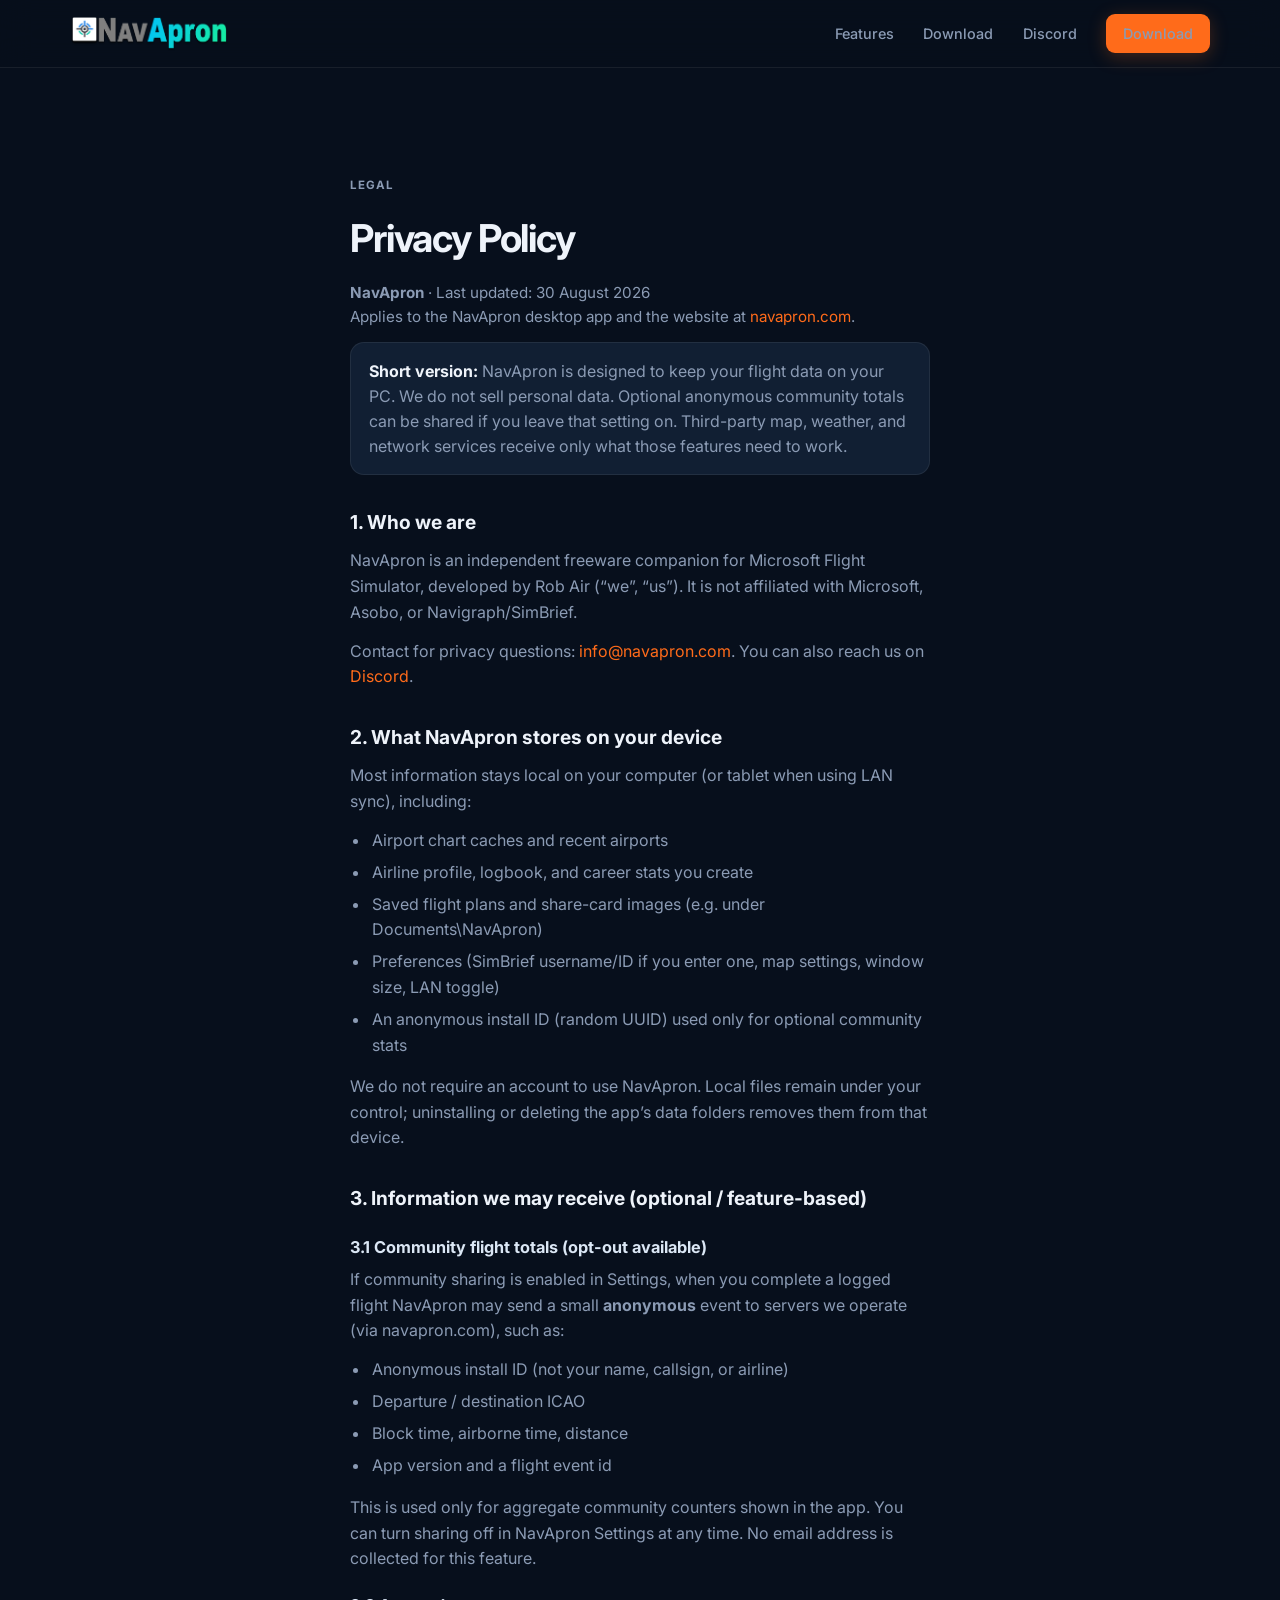
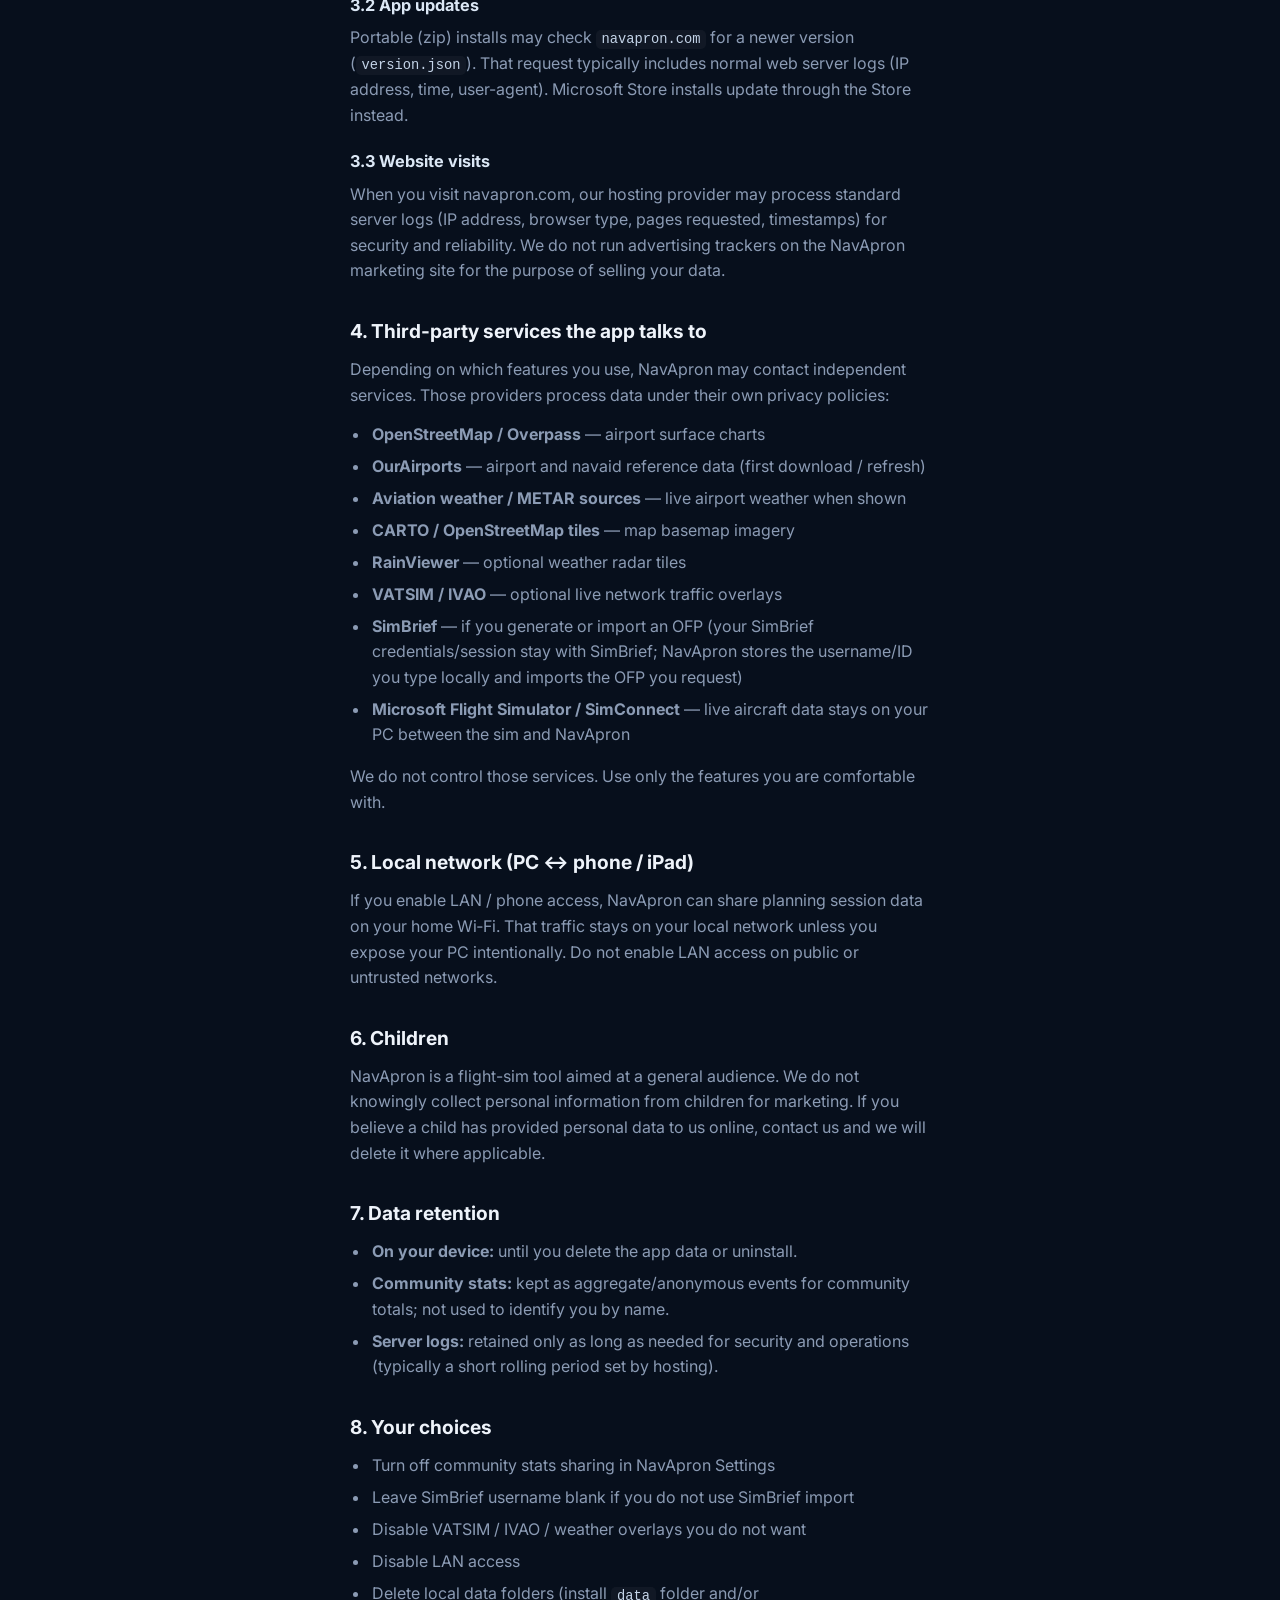
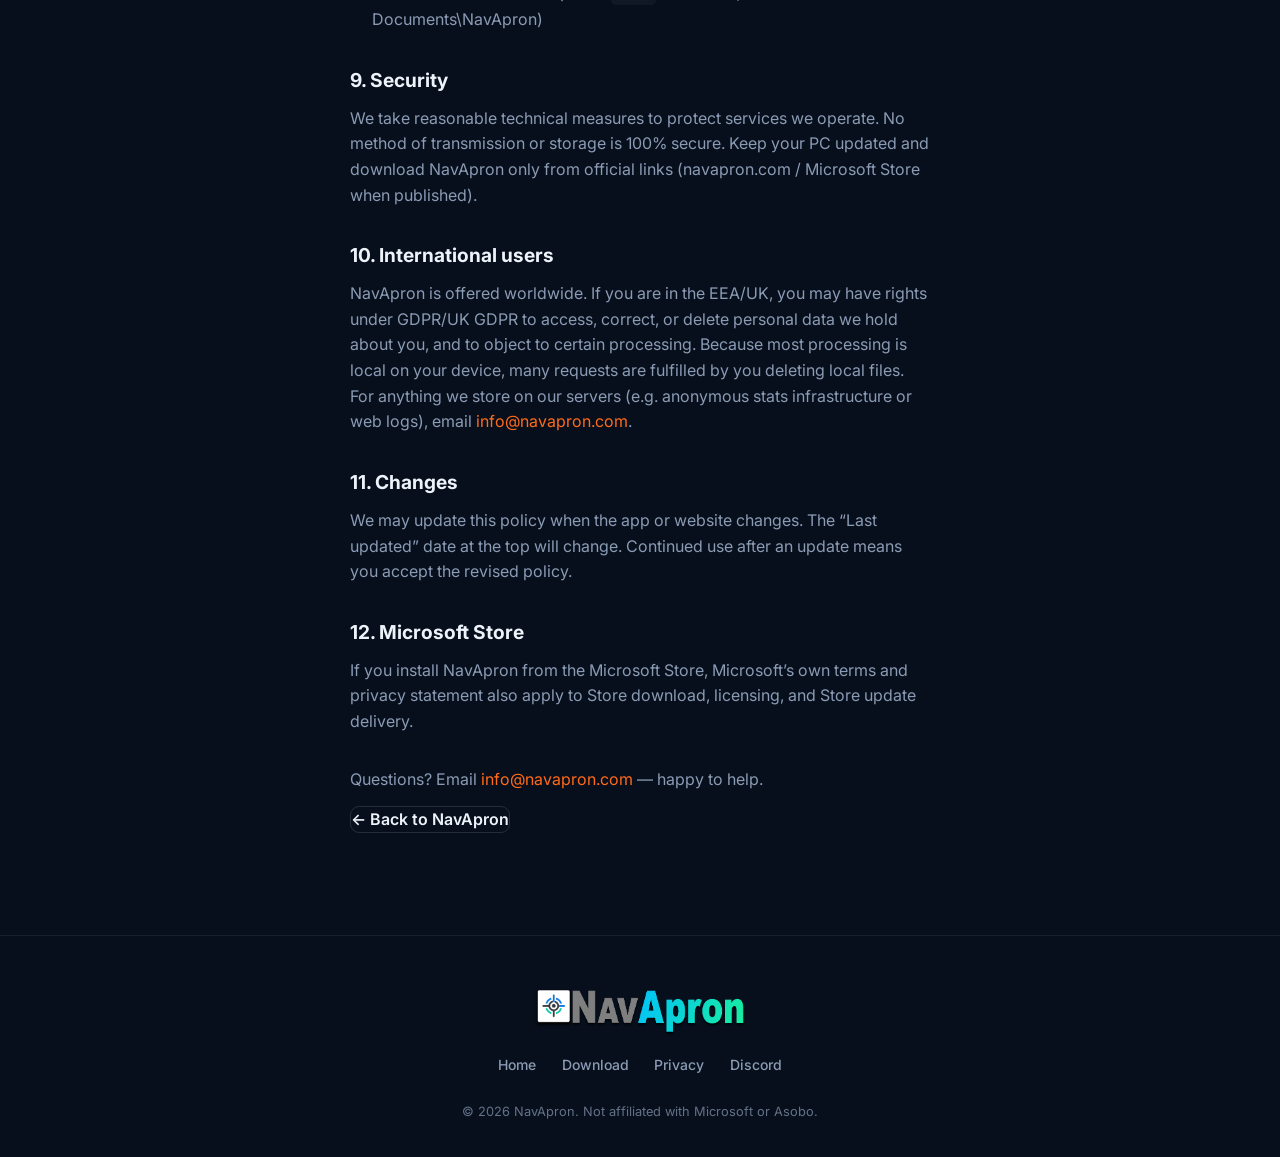
==== commit cef19289: "Update privacy.html" ====
--- a/privacy.html
+++ b/privacy.html
@@ -56,9 +56,9 @@
         </p>
         <p>
           Contact for privacy questions:
-          <a href="https://discord.gg/MFw9HaqpP" target="_blank" rel="noopener">NavApron Discord</a>
-          or
-          <a href="https://buymeacoffee.com/robair" target="_blank" rel="noopener">buymeacoffee.com/robair</a>.
+          <a href="mailto:info@navapron.com">info@navapron.com</a>.
+          You can also reach us on
+          <a href="https://discord.gg/MFw9HaqpP" target="_blank" rel="noopener">Discord</a>.
         </p>
 
         <h2>2. What NavApron stores on your device</h2>
@@ -168,7 +168,8 @@
           NavApron is offered worldwide. If you are in the EEA/UK, you may have rights under GDPR/UK GDPR
           to access, correct, or delete personal data we hold about you, and to object to certain processing.
           Because most processing is local on your device, many requests are fulfilled by you deleting local files.
-          For anything we store on our servers (e.g. anonymous stats infrastructure or web logs), contact us via Discord.
+          For anything we store on our servers (e.g. anonymous stats infrastructure or web logs), email
+          <a href="mailto:info@navapron.com">info@navapron.com</a>.
         </p>
 
         <h2>11. Changes</h2>
@@ -184,9 +185,9 @@
         </p>
 
         <p class="legal-end">
-          Questions? Join
-          <a href="https://discord.gg/MFw9HaqpP" target="_blank" rel="noopener">Discord</a>
-          and ask — happy to help.
+          Questions? Email
+          <a href="mailto:info@navapron.com">info@navapron.com</a>
+          — happy to help.
         </p>
 
         <p><a href="index.html" class="btn btn-ghost">← Back to NavApron</a></p>
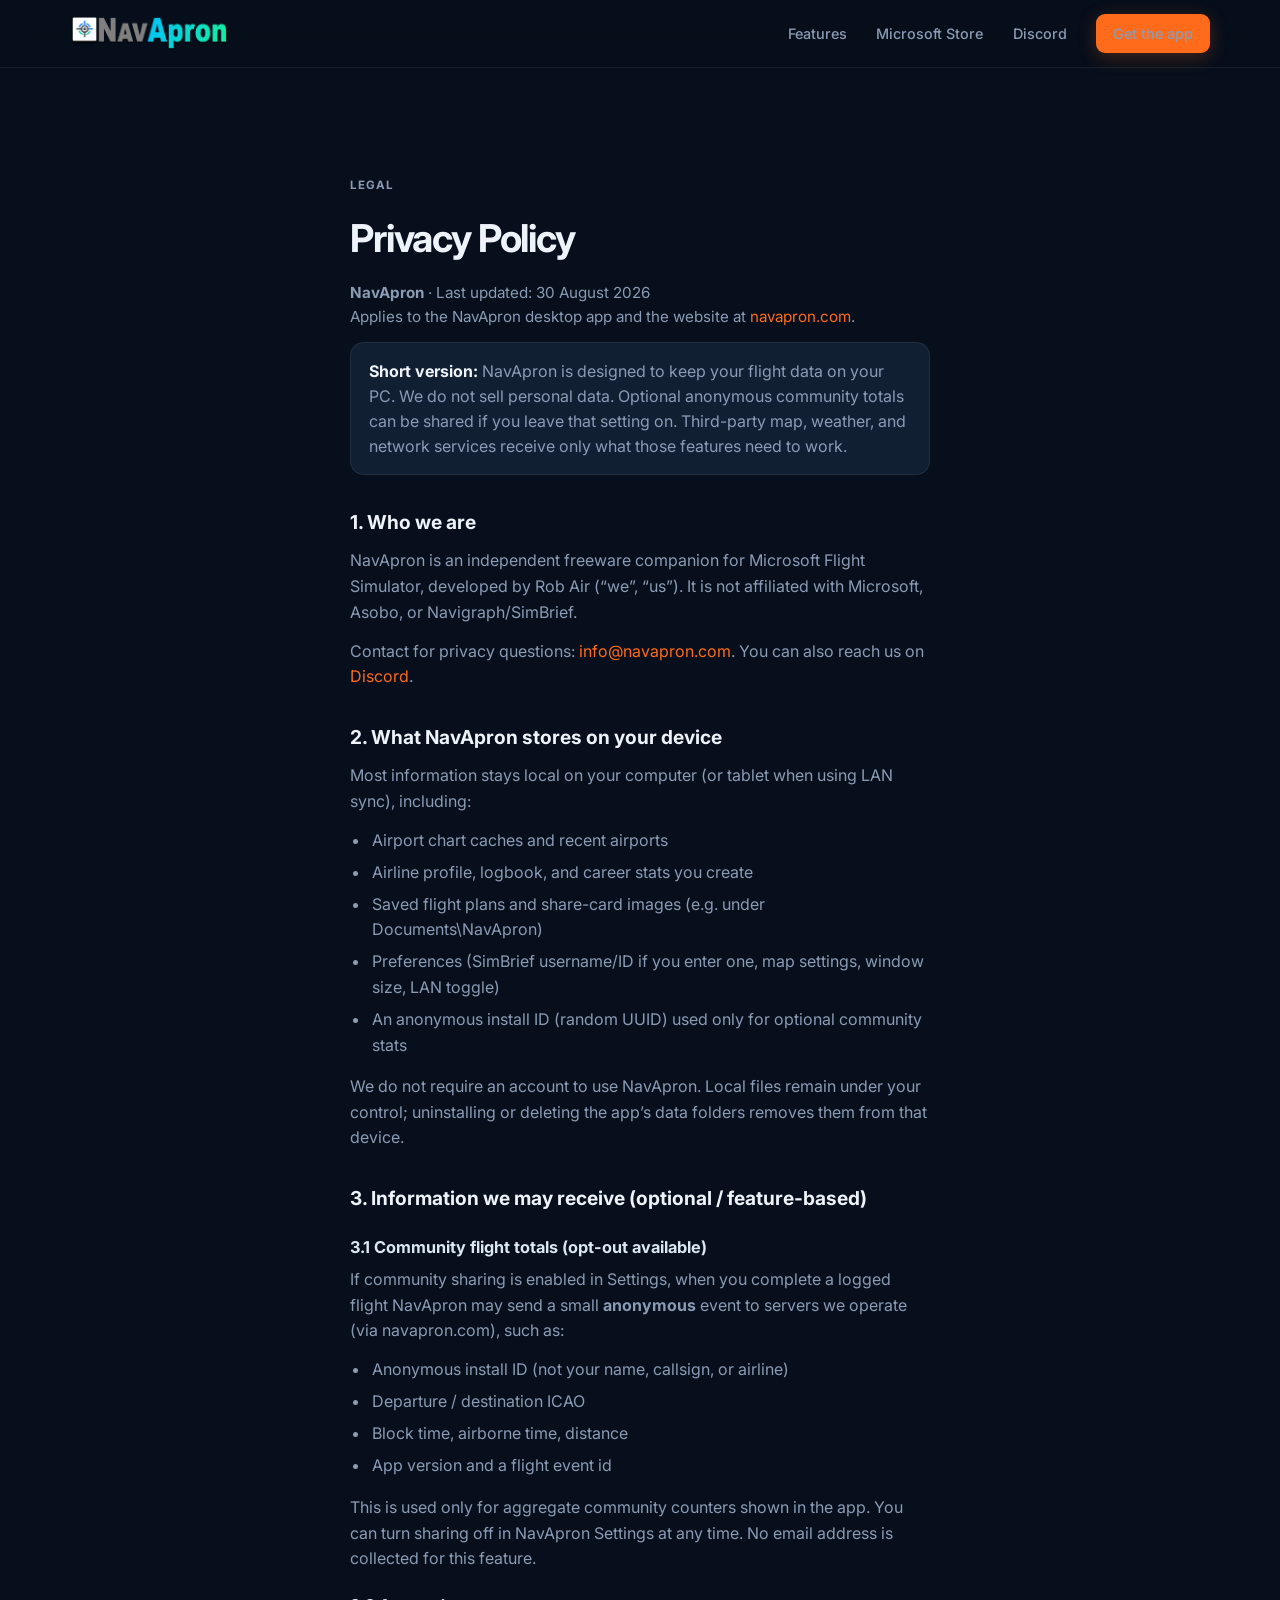
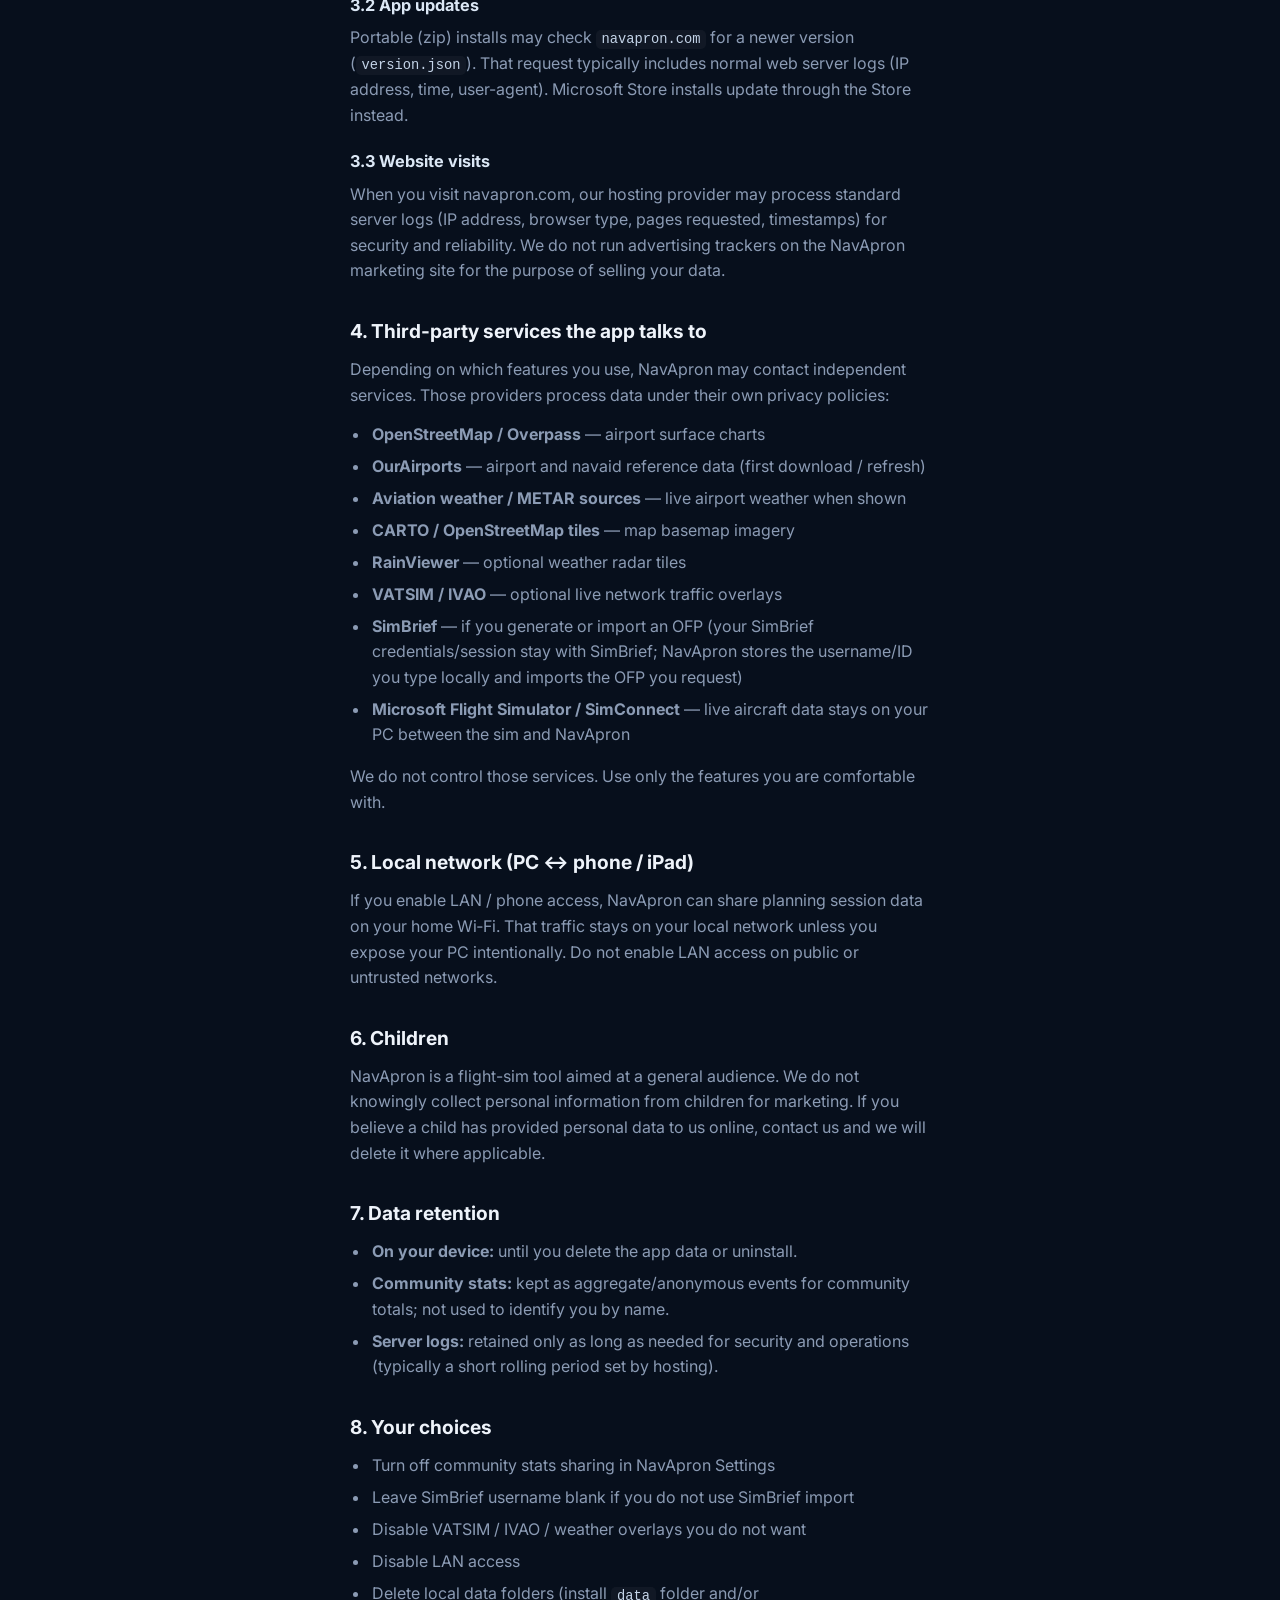
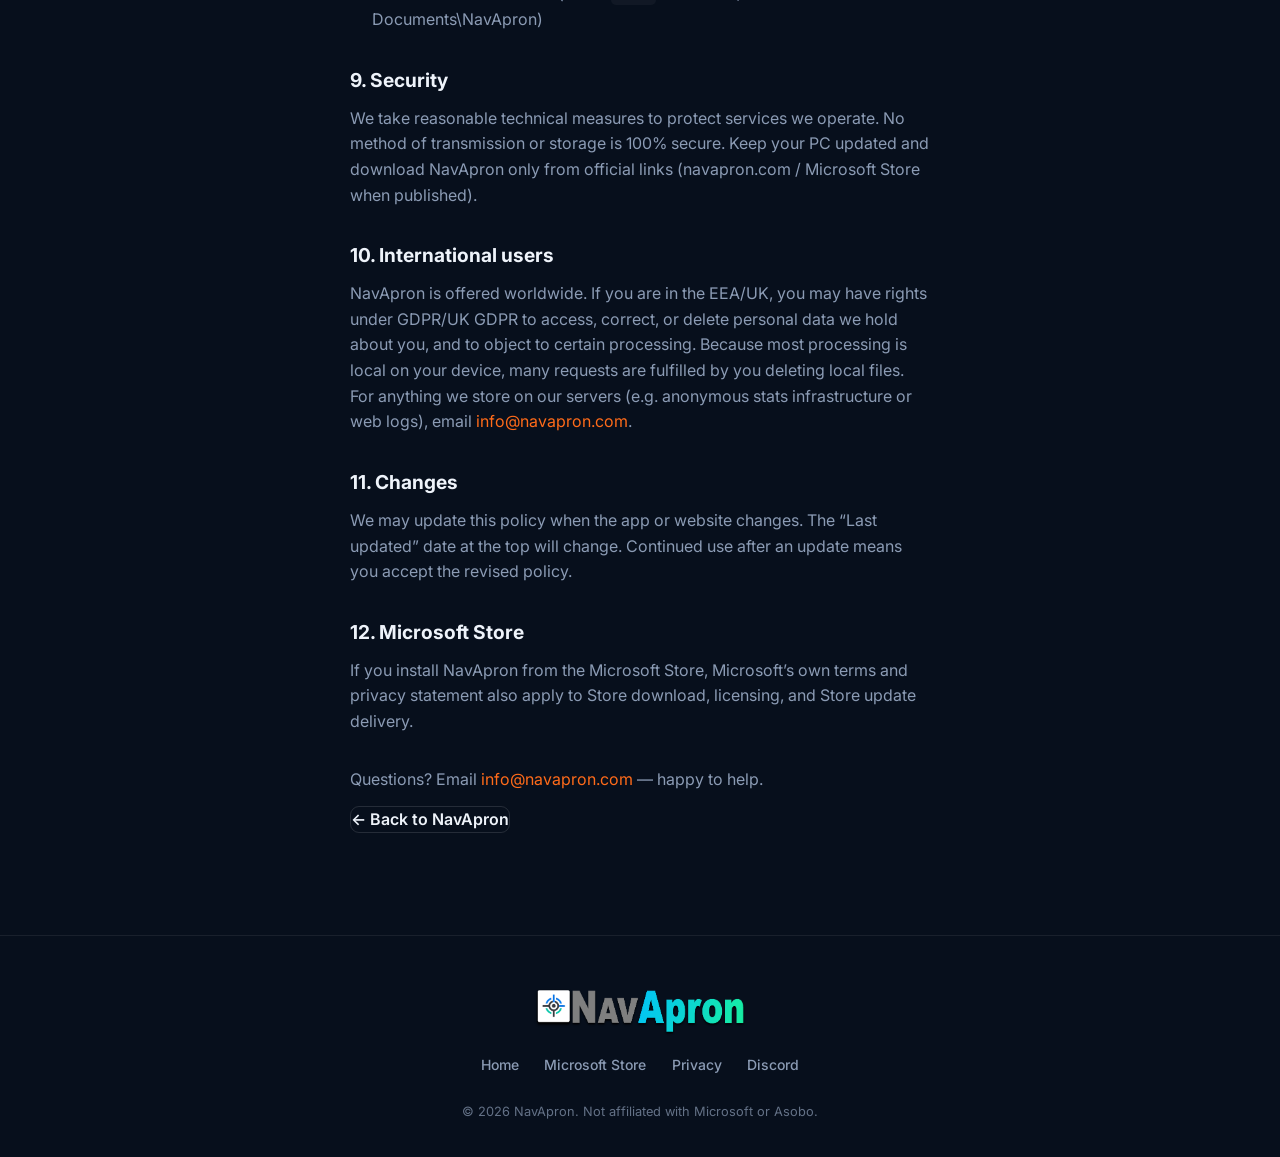
==== commit b00fd8a0: "web" ====
--- a/privacy.html
+++ b/privacy.html
@@ -21,9 +21,9 @@
       </a>
       <nav class="nav" id="mainNav">
         <a href="index.html#features">Features</a>
-        <a href="index.html#download">Download</a>
+        <a href="https://apps.microsoft.com/detail/9PMMJX04ZQQD" target="_blank" rel="noopener">Microsoft Store</a>
         <a href="https://discord.gg/MFw9HaqpP" target="_blank" rel="noopener">Discord</a>
-        <a href="index.html#download" class="btn btn-sm btn-primary">Download</a>
+        <a href="https://apps.microsoft.com/detail/9PMMJX04ZQQD" class="btn btn-sm btn-primary" target="_blank" rel="noopener">Get the app</a>
       </nav>
       <button class="menu-toggle" aria-label="Menu" id="menuToggle">
         <span></span><span></span><span></span>
@@ -202,7 +202,7 @@
       </div>
       <div class="footer-links">
         <a href="index.html">Home</a>
-        <a href="index.html#download">Download</a>
+        <a href="https://apps.microsoft.com/detail/9PMMJX04ZQQD" target="_blank" rel="noopener">Microsoft Store</a>
         <a href="privacy.html">Privacy</a>
         <a href="https://discord.gg/MFw9HaqpP" target="_blank" rel="noopener">Discord</a>
       </div>
--- a/styles.css
+++ b/styles.css
@@ -1272,6 +1272,16 @@
   position: relative;
 }
 
+.download-actions {
+  position: relative;
+  z-index: 1;
+  display: flex;
+  flex-wrap: wrap;
+  gap: 0.75rem;
+  justify-content: center;
+  margin: 0.25rem 0 0.35rem;
+}
+
 .download-meta {
   position: relative;
   margin-top: 1.4rem;
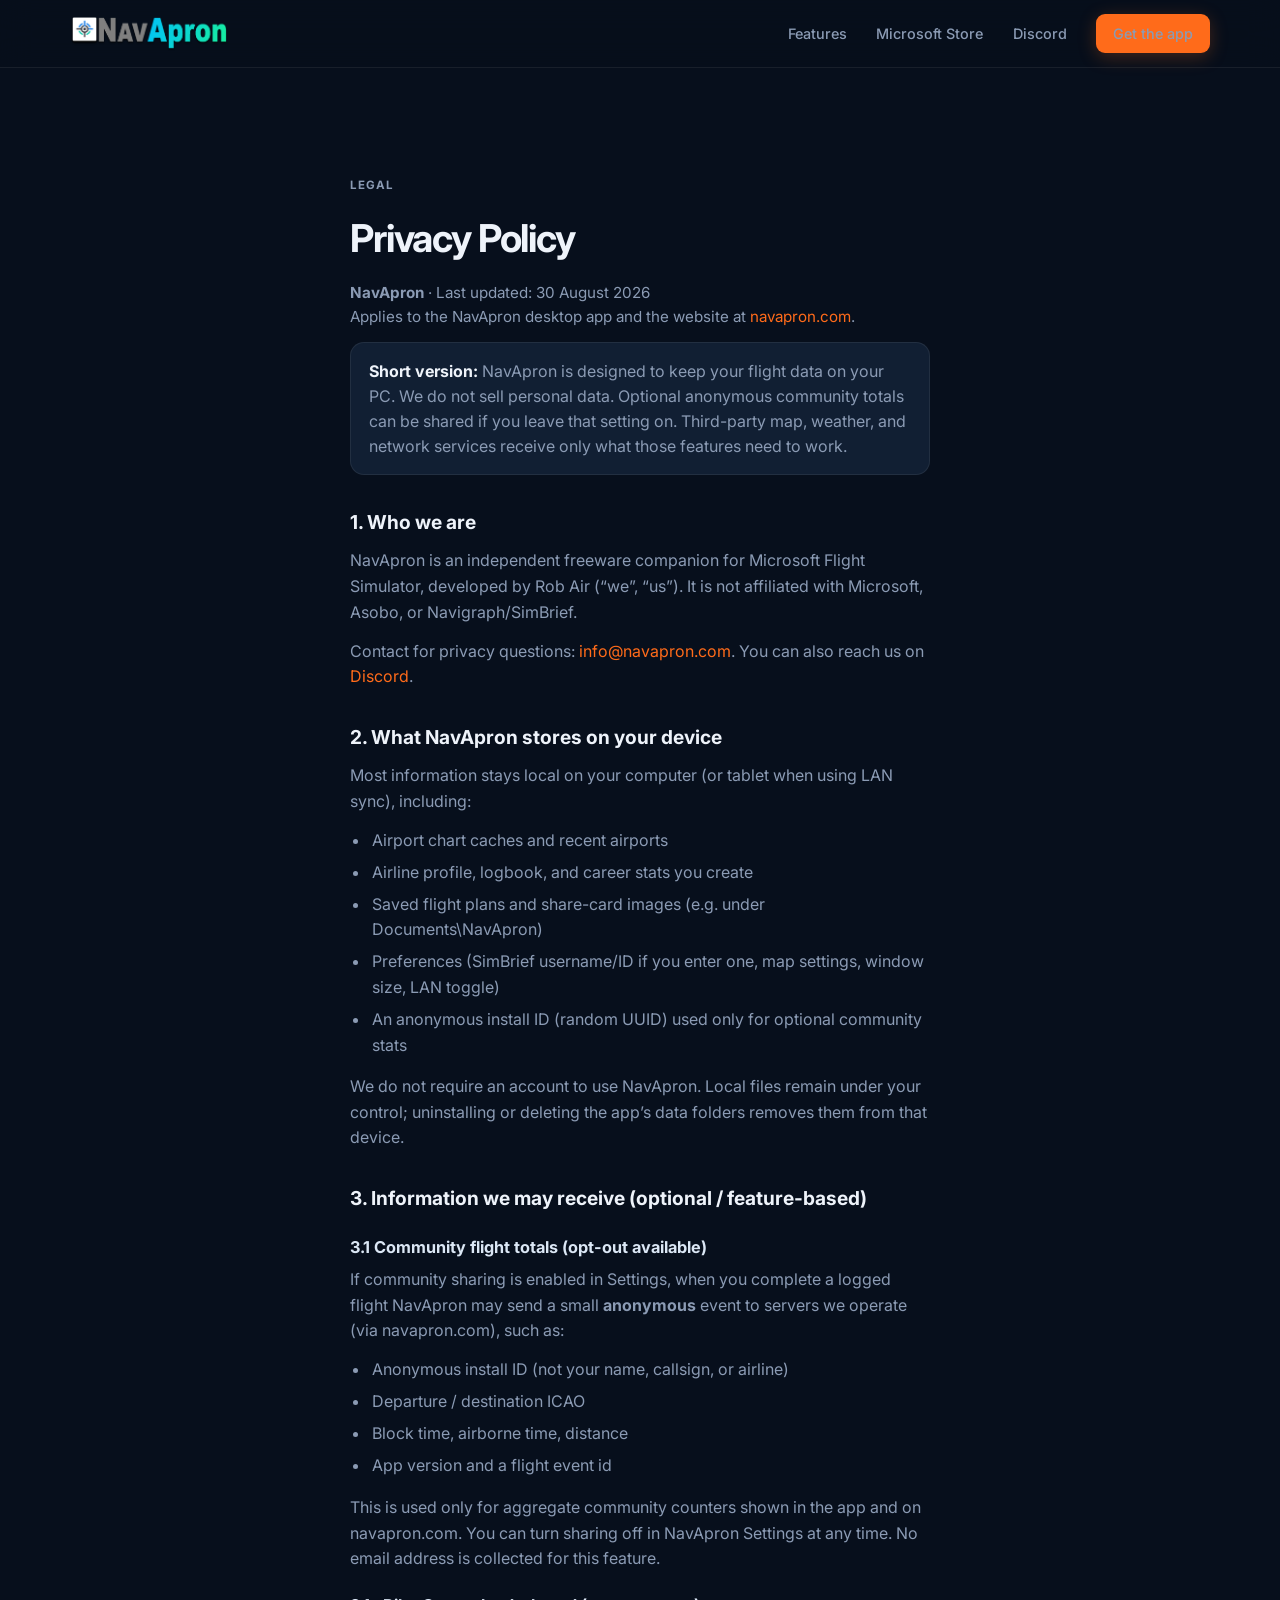
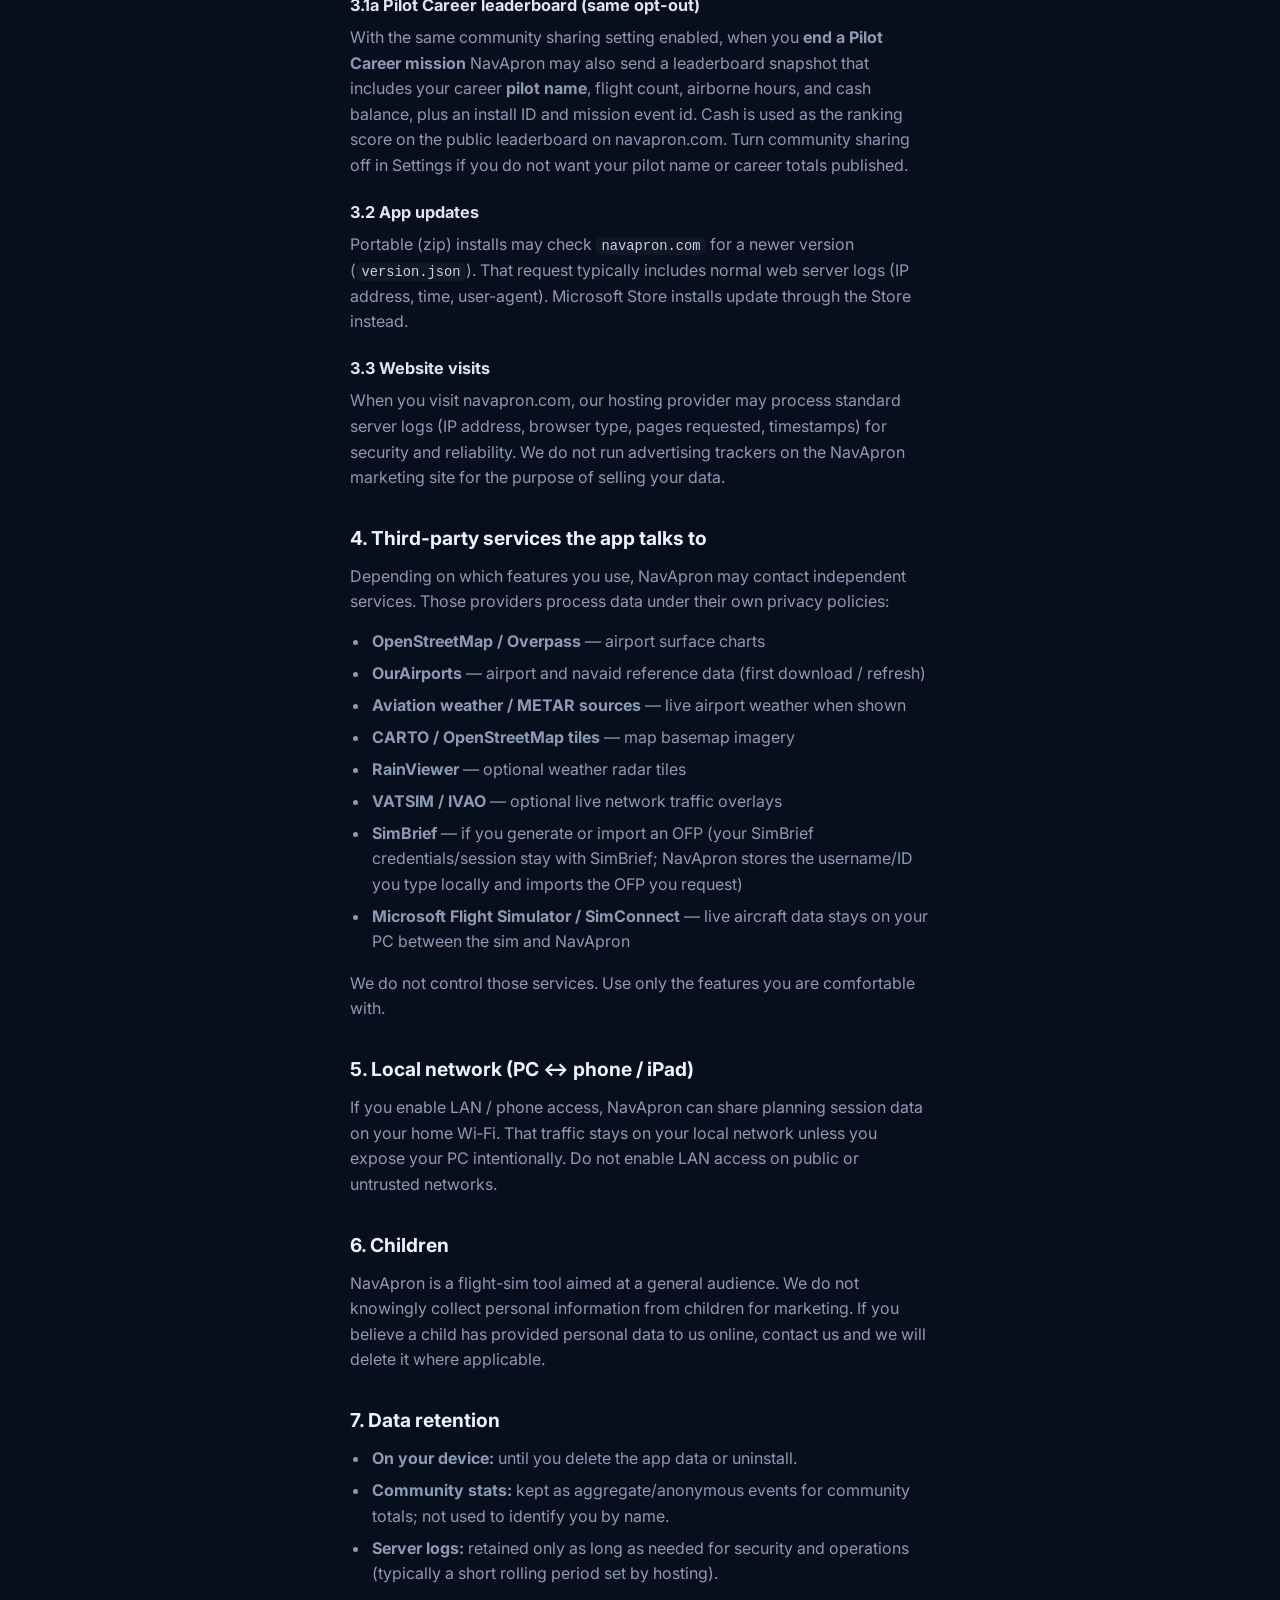
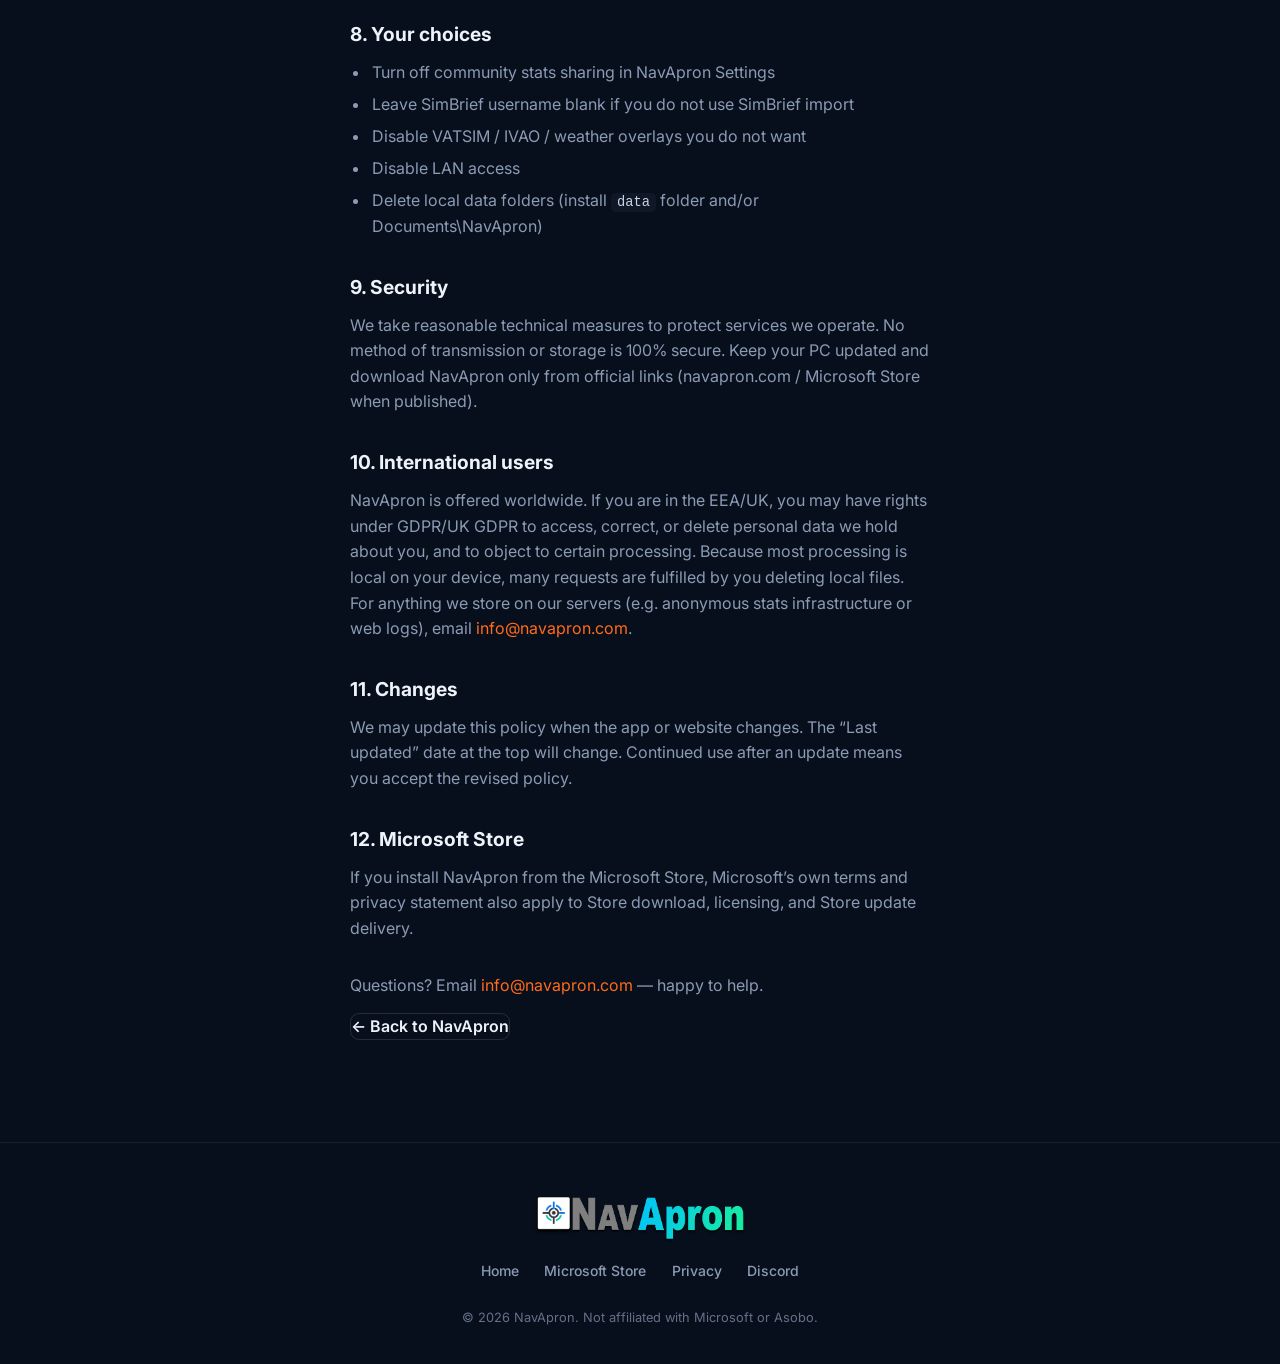
==== commit bec34e5b: "website" ====
--- a/privacy.html
+++ b/privacy.html
@@ -22,7 +22,7 @@
       <nav class="nav" id="mainNav">
         <a href="index.html#features">Features</a>
         <a href="https://apps.microsoft.com/detail/9PMMJX04ZQQD" target="_blank" rel="noopener">Microsoft Store</a>
-        <a href="https://discord.gg/MFw9HaqpP" target="_blank" rel="noopener">Discord</a>
+        <a href="https://discord.gg/t93sg3P4H" target="_blank" rel="noopener">Discord</a>
         <a href="https://apps.microsoft.com/detail/9PMMJX04ZQQD" class="btn btn-sm btn-primary" target="_blank" rel="noopener">Get the app</a>
       </nav>
       <button class="menu-toggle" aria-label="Menu" id="menuToggle">
@@ -58,7 +58,7 @@
           Contact for privacy questions:
           <a href="mailto:info@navapron.com">info@navapron.com</a>.
           You can also reach us on
-          <a href="https://discord.gg/MFw9HaqpP" target="_blank" rel="noopener">Discord</a>.
+          <a href="https://discord.gg/t93sg3P4H" target="_blank" rel="noopener">Discord</a>.
         </p>
 
         <h2>2. What NavApron stores on your device</h2>
@@ -89,8 +89,17 @@
           <li>App version and a flight event id</li>
         </ul>
         <p>
-          This is used only for aggregate community counters shown in the app.
+          This is used only for aggregate community counters shown in the app and on navapron.com.
           You can turn sharing off in NavApron Settings at any time. No email address is collected for this feature.
+        </p>
+
+        <h3>3.1a Pilot Career leaderboard (same opt-out)</h3>
+        <p>
+          With the same community sharing setting enabled, when you <strong>end a Pilot Career mission</strong>
+          NavApron may also send a leaderboard snapshot that includes your career
+          <strong>pilot name</strong>, flight count, airborne hours, and cash balance, plus an install ID and
+          mission event id. Cash is used as the ranking score on the public leaderboard on navapron.com.
+          Turn community sharing off in Settings if you do not want your pilot name or career totals published.
         </p>
 
         <h3>3.2 App updates</h3>
@@ -204,7 +213,7 @@
         <a href="index.html">Home</a>
         <a href="https://apps.microsoft.com/detail/9PMMJX04ZQQD" target="_blank" rel="noopener">Microsoft Store</a>
         <a href="privacy.html">Privacy</a>
-        <a href="https://discord.gg/MFw9HaqpP" target="_blank" rel="noopener">Discord</a>
+        <a href="https://discord.gg/t93sg3P4H" target="_blank" rel="noopener">Discord</a>
       </div>
       <p class="footer-copy">© 2026 NavApron. Not affiliated with Microsoft or Asobo.</p>
     </div>
--- a/styles.css
+++ b/styles.css
@@ -306,6 +306,137 @@
   border-bottom: 1px solid var(--border);
 }
 
+/* ===== Pilot Career leaderboard ===== */
+.career-leaderboard {
+  padding: 3rem 0 3.25rem;
+  background: var(--bg);
+  border-bottom: 1px solid var(--border);
+}
+
+.career-leaderboard .section-header {
+  margin-bottom: 1.5rem;
+}
+
+.lb-card {
+  max-width: 720px;
+  margin-inline: auto;
+  background: linear-gradient(160deg, #15263d 0%, #0f1c30 100%);
+  border: 1px solid rgba(255, 107, 26, 0.28);
+  border-radius: var(--radius);
+  box-shadow: var(--shadow);
+  overflow: hidden;
+}
+
+.lb-card-head {
+  display: flex;
+  align-items: center;
+  justify-content: space-between;
+  gap: 1rem;
+  padding: 0.85rem 1.15rem;
+  border-bottom: 1px solid var(--border);
+  background: rgba(255, 107, 26, 0.08);
+}
+
+.lb-kicker {
+  font-family: var(--mono);
+  font-size: 0.68rem;
+  font-weight: 600;
+  letter-spacing: 0.12em;
+  color: var(--accent);
+}
+
+.lb-status {
+  font-size: 0.78rem;
+  color: var(--text-muted);
+}
+
+.lb-table-wrap {
+  overflow-x: auto;
+}
+
+.lb-table {
+  width: 100%;
+  border-collapse: collapse;
+  font-size: 0.92rem;
+}
+
+.lb-table th,
+.lb-table td {
+  padding: 0.7rem 1rem;
+  text-align: left;
+  border-bottom: 1px solid rgba(255, 255, 255, 0.06);
+}
+
+.lb-table th {
+  font-size: 0.68rem;
+  font-weight: 600;
+  letter-spacing: 0.08em;
+  text-transform: uppercase;
+  color: var(--text-muted);
+  background: rgba(0, 0, 0, 0.18);
+}
+
+.lb-table tbody tr:last-child td {
+  border-bottom: none;
+}
+
+.lb-table tbody tr:hover td {
+  background: rgba(255, 255, 255, 0.03);
+}
+
+.lb-table tr.lb-top td {
+  background: rgba(255, 107, 26, 0.1);
+}
+
+.lb-rank {
+  font-family: var(--mono);
+  color: var(--text-muted);
+  width: 2.5rem;
+}
+
+.lb-top .lb-rank {
+  color: var(--accent);
+  font-weight: 700;
+}
+
+.lb-name {
+  font-weight: 600;
+  color: var(--text);
+}
+
+.lb-num {
+  font-family: var(--mono);
+  color: var(--text-muted);
+}
+
+.lb-cash {
+  font-family: var(--mono);
+  font-weight: 700;
+  color: var(--cyan);
+  text-align: right;
+}
+
+.lb-table th:last-child,
+.lb-table td.lb-cash {
+  text-align: right;
+}
+
+.lb-empty td {
+  text-align: center;
+  color: var(--text-muted);
+  padding: 1.5rem 1rem;
+  font-size: 0.88rem;
+  line-height: 1.45;
+}
+
+@media (max-width: 640px) {
+  .lb-table th,
+  .lb-table td {
+    padding: 0.6rem 0.7rem;
+    font-size: 0.84rem;
+  }
+}
+
 .boarding-pass {
   display: flex;
   max-width: 640px;
@@ -712,6 +843,56 @@
 }
 
 /* ===== Screenshots ===== */
+.screenshot-week {
+  position: relative;
+  background: var(--bg-card);
+  border: 1px solid var(--border);
+  border-radius: var(--radius);
+  overflow: hidden;
+  margin: 0 0 2rem;
+  box-shadow: 0 20px 50px rgba(0, 0, 0, 0.35);
+}
+
+.screenshot-week-badge {
+  position: absolute;
+  top: 1rem;
+  left: 1rem;
+  z-index: 1;
+  padding: 0.4rem 0.85rem;
+  border-radius: 999px;
+  background: rgba(10, 22, 40, 0.88);
+  border: 1px solid rgba(125, 211, 252, 0.45);
+  color: #bae6fd;
+  font-size: 0.72rem;
+  font-weight: 700;
+  letter-spacing: 0.06em;
+  text-transform: uppercase;
+}
+
+.screenshot-week img {
+  width: 100%;
+  height: auto;
+  display: block;
+  aspect-ratio: 16 / 9;
+  object-fit: cover;
+  object-position: top center;
+  background: #0a0f1a;
+}
+
+.screenshot-week figcaption {
+  padding: 1rem 1.25rem;
+  font-size: 0.95rem;
+  color: var(--text-muted);
+  border-top: 1px solid var(--border);
+  line-height: 1.45;
+}
+
+.screenshot-week figcaption code {
+  font-family: "JetBrains Mono", ui-monospace, monospace;
+  font-size: 0.82em;
+  color: #7dd3fc;
+}
+
 .screenshots-grid {
   display: grid;
   grid-template-columns: repeat(2, 1fr);
